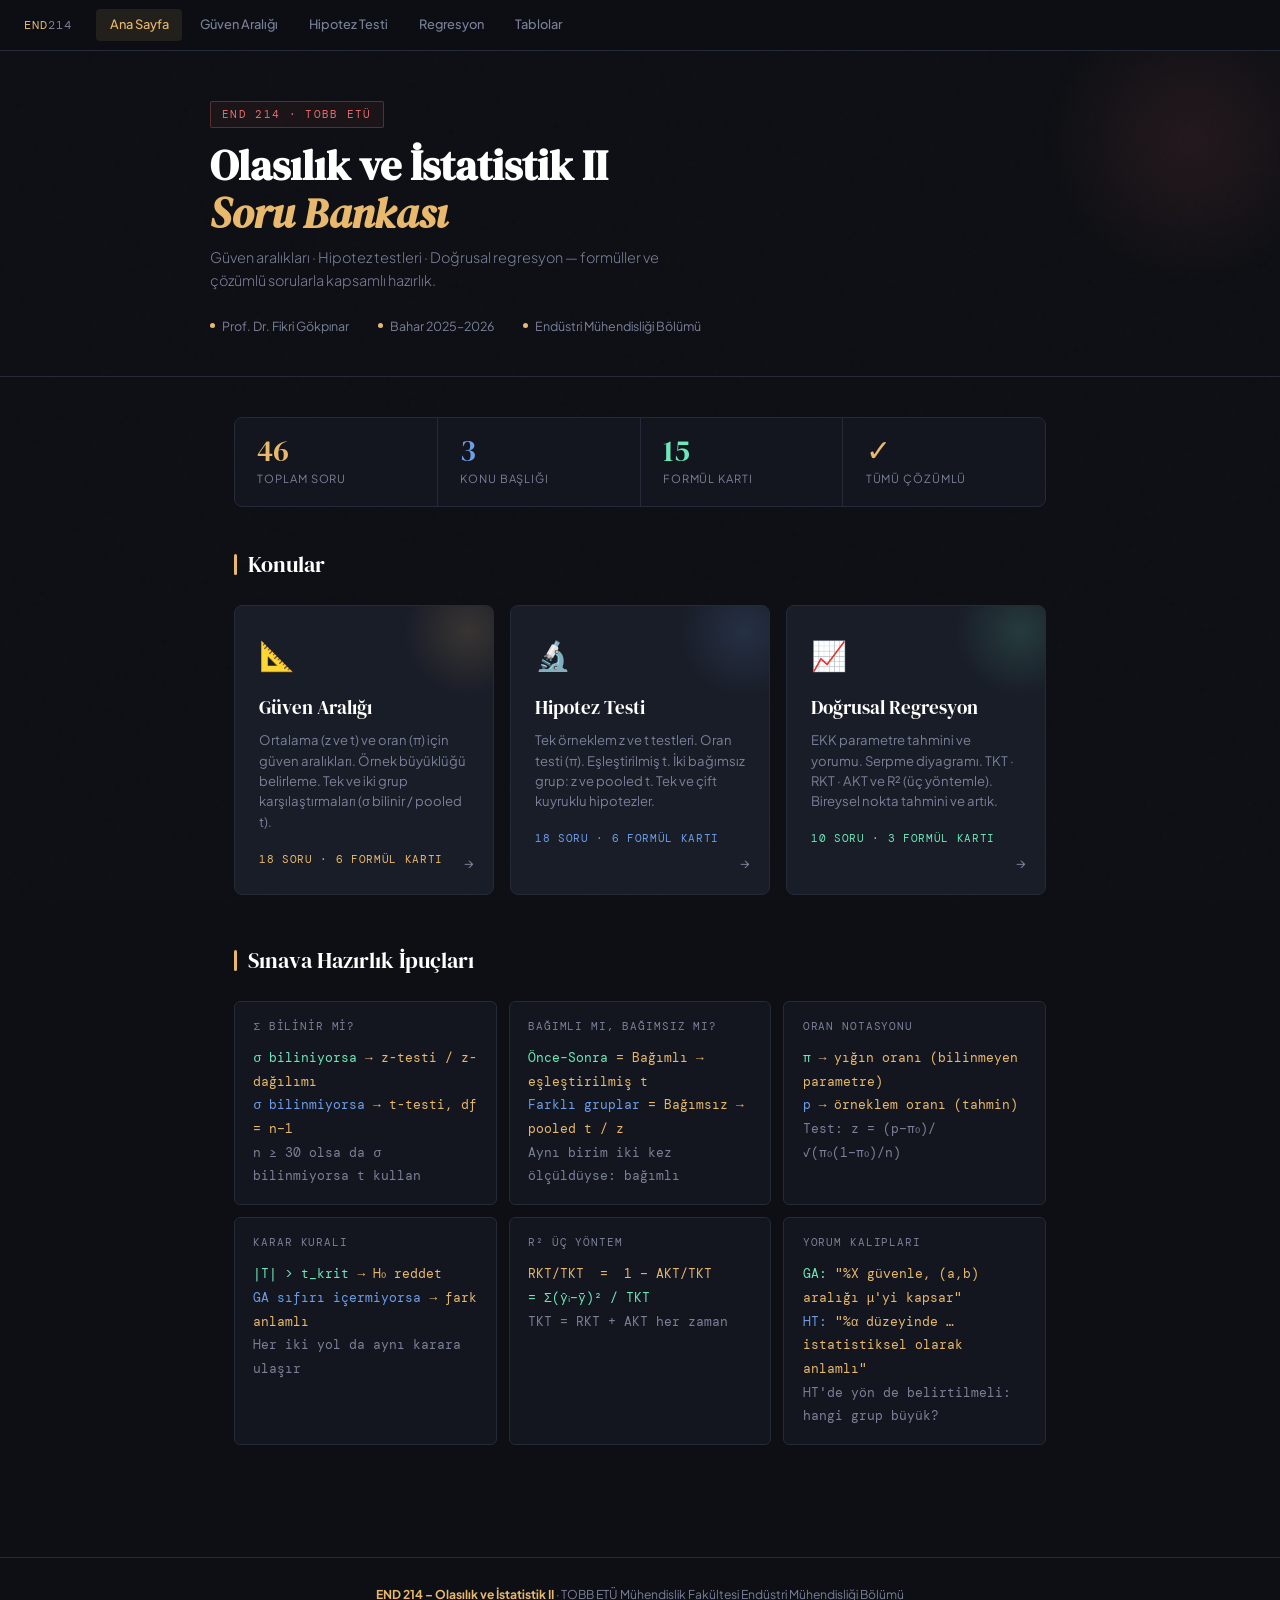
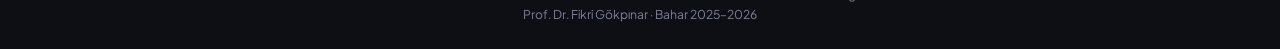
==== index.html @ 1646fbd8 "Update semester from Fall to Spring 2025-2026" ====
<!DOCTYPE html>
<html lang="tr">
<head>
<meta charset="UTF-8">
<meta name="viewport" content="width=device-width, initial-scale=1.0">
<title>END214 – Soru Bankası</title>
<link rel="stylesheet" href="style.css">
</head>
<body>

<!-- NAV -->
<nav class="topnav">
  <a href="index.html" class="brand">END<span>214</span></a>
  <div class="nav-links">
    <a href="index.html" class="active">Ana Sayfa</a>
    <a href="ga.html">Güven Aralığı</a>
    <a href="ht.html">Hipotez Testi</a>
    <a href="reg.html">Regresyon</a>
    <a href="tablolar.html">Tablolar</a>
  </div>
</nav>

<!-- HEADER -->
<header class="page-header page-header-home">
  <div class="page-header-inner">
    <span class="topic-tag tag-home">END 214 · TOBB ETÜ</span>
    <h1>Olasılık ve İstatistik&nbsp;II<br><em style="color:var(--amber)">Soru Bankası</em></h1>
    <p class="subtitle">Güven aralıkları · Hipotez testleri · Doğrusal regresyon — formüller ve çözümlü sorularla kapsamlı hazırlık.</p>
    <div class="meta-row">
      <span class="meta-item"><span class="dot"></span>Prof.&nbsp;Dr.&nbsp;Fikri Gökpınar</span>
      <span class="meta-item"><span class="dot"></span>Bahar 2025–2026</span>
      <span class="meta-item"><span class="dot"></span>Endüstri Mühendisliği Bölümü</span>
    </div>
  </div>
</header>

<main>

  <!-- STATS -->
  <div class="stats-row">
    <div class="stat-cell"><div class="stat-val amber">46</div><div class="stat-label">Toplam Soru</div></div>
    <div class="stat-cell"><div class="stat-val blue">3</div><div class="stat-label">Konu Başlığı</div></div>
    <div class="stat-cell"><div class="stat-val teal">15</div><div class="stat-label">Formül Kartı</div></div>
    <div class="stat-cell"><div class="stat-val amber">✓</div><div class="stat-label">Tümü Çözümlü</div></div>
  </div>

  <!-- TOPIC CARDS -->
  <div class="section-heading sh-amber">Konular</div>
  <div class="home-grid">

    <a href="ga.html" class="home-card hc-ga">
      <div class="hc-glow"></div>
      <div class="hc-icon">📐</div>
      <div class="hc-title">Güven Aralığı</div>
      <div class="hc-desc">Ortalama (z ve t) ve oran (π) için güven aralıkları. Örnek büyüklüğü belirleme. Tek ve iki grup karşılaştırmaları (σ bilinir / pooled t).</div>
      <div class="hc-count">18 SORU · 6 FORMÜL KARTI</div>
      <span class="hc-arrow">→</span>
    </a>

    <a href="ht.html" class="home-card hc-ht">
      <div class="hc-glow"></div>
      <div class="hc-icon">🔬</div>
      <div class="hc-title">Hipotez Testi</div>
      <div class="hc-desc">Tek örneklem z ve t testleri. Oran testi (π). Eşleştirilmiş t. İki bağımsız grup: z ve pooled t. Tek ve çift kuyruklu hipotezler.</div>
      <div class="hc-count">18 SORU · 6 FORMÜL KARTI</div>
      <span class="hc-arrow">→</span>
    </a>

    <a href="reg.html" class="home-card hc-reg">
      <div class="hc-glow"></div>
      <div class="hc-icon">📈</div>
      <div class="hc-title">Doğrusal Regresyon</div>
      <div class="hc-desc">EKK parametre tahmini ve yorumu. Serpme diyagramı. TKT · RKT · AKT ve R² (üç yöntemle). Bireysel nokta tahmini ve artık.</div>
      <div class="hc-count">10 SORU · 3 FORMÜL KARTI</div>
      <span class="hc-arrow">→</span>
    </a>

  </div>

  <!-- QUICK TIPS -->
  <div class="section-heading sh-amber">Sınava Hazırlık İpuçları</div>
  <div class="formula-grid" style="margin-bottom:2rem;">
    <div class="f-card">
      <div class="f-title">σ Bilinir mi?</div>
      <div class="f-body">
        <span class="hi">σ biliniyorsa</span> → z-testi / z-dağılımı<br>
        <span class="hi2">σ bilinmiyorsa</span> → t-testi, df = n−1<br>
        <span class="dim">n ≥ 30 olsa da σ bilinmiyorsa t kullan</span>
      </div>
    </div>
    <div class="f-card">
      <div class="f-title">Bağımlı mı, Bağımsız mı?</div>
      <div class="f-body">
        <span class="hi">Önce–Sonra</span> = Bağımlı → eşleştirilmiş t<br>
        <span class="hi2">Farklı gruplar</span> = Bağımsız → pooled t / z<br>
        <span class="dim">Aynı birim iki kez ölçüldüyse: bağımlı</span>
      </div>
    </div>
    <div class="f-card">
      <div class="f-title">Oran Notasyonu</div>
      <div class="f-body">
        <span class="hi">π</span> → yığın oranı (bilinmeyen parametre)<br>
        <span class="hi2">p</span> → örneklem oranı (tahmin)<br>
        <span class="dim">Test: z = (p−π₀)/√(π₀(1−π₀)/n)</span>
      </div>
    </div>
    <div class="f-card">
      <div class="f-title">Karar Kuralı</div>
      <div class="f-body">
        <span class="hi">|T| > t_krit</span> → H₀ reddet<br>
        <span class="hi2">GA sıfırı içermiyorsa</span> → fark anlamlı<br>
        <span class="dim">Her iki yol da aynı karara ulaşır</span>
      </div>
    </div>
    <div class="f-card">
      <div class="f-title">R² Üç Yöntem</div>
      <div class="f-body">
        RKT/TKT &nbsp;= &nbsp;1 − AKT/TKT<br>
        <span class="hi">= Σ(ŷᵢ−ȳ)² / TKT</span><br>
        <span class="dim">TKT = RKT + AKT her zaman</span>
      </div>
    </div>
    <div class="f-card">
      <div class="f-title">Yorum Kalıpları</div>
      <div class="f-body">
        <span class="hi">GA:</span> "%X güvenle, (a,b) aralığı μ'yi kapsar"<br>
        <span class="hi2">HT:</span> "%α düzeyinde … istatistiksel olarak anlamlı"<br>
        <span class="dim">HT'de yön de belirtilmeli: hangi grup büyük?</span>
      </div>
    </div>
  </div>

</main>

<footer>
  <strong>END 214 – Olasılık ve İstatistik II</strong> · TOBB ETÜ Mühendislik Fakültesi Endüstri Mühendisliği Bölümü<br>
  Prof. Dr. Fikri Gökpınar · Bahar 2025–2026
</footer>

<script>
function toggleCard(h){ h.closest('.q-card').classList.toggle('open'); }
function toggleSolution(btn){
  const s = btn.nextElementSibling;
  s.classList.toggle('visible');
  btn.textContent = s.classList.contains('visible') ? '▼ Çözümü Gizle' : '▶ Çözümü Göster';
}
</script>
</body>
</html>
---- style.css ----
/* ─── END214 Soru Bankası – Ortak Stil ─── */
@import url('https://fonts.googleapis.com/css2?family=DM+Serif+Display:ital@0;1&family=DM+Mono:wght@400;500&family=Plus+Jakarta+Sans:wght@300;400;500;600&display=swap');

:root {
  --bg:      #0d0f14;
  --surface: #13161e;
  --card:    #191d28;
  --border:  #252a38;
  --amber:   #e8b86d;
  --blue:    #6d9ee8;
  --teal:    #6de8b8;
  --red:     #e86d6d;
  --text:    #e8eaf0;
  --muted:   #7a8099;
  --mono:    'DM Mono', monospace;
  --serif:   'DM Serif Display', serif;
  --sans:    'Plus Jakarta Sans', sans-serif;
  --radius:  8px;
  --max:     860px;
}

/* ── RESET ── */
*, *::before, *::after { box-sizing: border-box; margin: 0; padding: 0; }
html { scroll-behavior: smooth; }

body {
  font-family: var(--sans);
  background: var(--bg);
  color: var(--text);
  min-height: 100vh;
  line-height: 1.65;
}

/* grain */
body::before {
  content: '';
  position: fixed; inset: 0;
  background-image: url("data:image/svg+xml,%3Csvg viewBox='0 0 200 200' xmlns='http://www.w3.org/2000/svg'%3E%3Cfilter id='n'%3E%3CfeTurbulence type='fractalNoise' baseFrequency='0.85' numOctaves='4' stitchTiles='stitch'/%3E%3C/filter%3E%3Crect width='100%25' height='100%25' filter='url(%23n)' opacity='0.035'/%3E%3C/svg%3E");
  pointer-events: none; z-index: 0; opacity: .5;
}

/* ── TOP NAV ── */
.topnav {
  position: sticky; top: 0; z-index: 100;
  background: rgba(13,15,20,.92);
  backdrop-filter: blur(12px);
  border-bottom: 1px solid var(--border);
  padding: .55rem 1.5rem;
  display: flex; align-items: center; gap: 1.5rem;
  flex-wrap: wrap;
}
.topnav .brand {
  font-family: var(--mono);
  font-size: .78rem;
  letter-spacing: .08em;
  color: var(--amber);
  text-decoration: none;
  white-space: nowrap;
}
.topnav .brand span { color: var(--muted); }
.nav-links { display: flex; gap: .25rem; flex-wrap: wrap; }
.nav-links a {
  font-size: .8rem;
  font-weight: 500;
  color: var(--muted);
  text-decoration: none;
  padding: .35rem .85rem;
  border-radius: 4px;
  transition: color .18s, background .18s;
  white-space: nowrap;
}
.nav-links a:hover { color: var(--text); background: rgba(255,255,255,.05); }
.nav-links a.active {
  color: var(--amber);
  background: rgba(232,184,109,.1);
}

/* ── PAGE HEADER ── */
.page-header {
  position: relative;
  padding: 3rem 1.5rem 2.5rem;
  overflow: hidden;
  border-bottom: 1px solid var(--border);
}
.page-header::after {
  content: '';
  position: absolute; top: -60px; right: -60px;
  width: 300px; height: 300px;
  border-radius: 50%;
  pointer-events: none;
}
.page-header-ga::after  { background: radial-gradient(circle, rgba(232,184,109,.14) 0%, transparent 70%); }
.page-header-ht::after  { background: radial-gradient(circle, rgba(109,158,232,.14) 0%, transparent 70%); }
.page-header-reg::after { background: radial-gradient(circle, rgba(109,232,184,.14) 0%, transparent 70%); }
.page-header-home::after{ background: radial-gradient(circle, rgba(232,109,109,.10) 0%, transparent 70%); }

.page-header-inner { max-width: var(--max); margin: 0 auto; position: relative; z-index: 1; }
.topic-tag {
  display: inline-block;
  font-family: var(--mono);
  font-size: .68rem;
  letter-spacing: .12em;
  text-transform: uppercase;
  padding: .22rem .7rem;
  border-radius: 2px;
  margin-bottom: .85rem;
}
.tag-ga  { color: var(--amber); border: 1px solid rgba(232,184,109,.3); background: rgba(232,184,109,.06); }
.tag-ht  { color: var(--blue);  border: 1px solid rgba(109,158,232,.3); background: rgba(109,158,232,.06); }
.tag-reg { color: var(--teal);  border: 1px solid rgba(109,232,184,.3); background: rgba(109,232,184,.06); }
.tag-home{ color: var(--red);   border: 1px solid rgba(232,109,109,.3); background: rgba(232,109,109,.06); }

.page-header h1 {
  font-family: var(--serif);
  font-size: clamp(1.7rem, 4vw, 2.6rem);
  line-height: 1.15;
  color: #fff;
  margin-bottom: .5rem;
}
.page-header h1 em { font-style: italic; }
.page-header h1 em.ga  { color: var(--amber); }
.page-header h1 em.ht  { color: var(--blue); }
.page-header h1 em.reg { color: var(--teal); }

.page-header .subtitle {
  color: var(--muted);
  font-size: .9rem;
  font-weight: 300;
  max-width: 500px;
  line-height: 1.6;
}
.meta-row { display: flex; gap: 1.8rem; margin-top: 1.5rem; flex-wrap: wrap; }
.meta-item {
  display: flex; align-items: center; gap: .45rem;
  font-size: .78rem; color: var(--muted);
}
.meta-item .dot {
  width: 5px; height: 5px; border-radius: 50%;
  background: var(--amber); display: inline-block; flex-shrink: 0;
}

/* ── MAIN CONTAINER ── */
main { max-width: var(--max); margin: 0 auto; padding: 2.5rem 1.5rem 5rem; position: relative; z-index: 1; }

/* ── STATS ROW ── */
.stats-row {
  display: grid;
  grid-template-columns: repeat(auto-fit, minmax(130px, 1fr));
  gap: 1px;
  background: var(--border);
  border: 1px solid var(--border);
  border-radius: var(--radius);
  overflow: hidden;
  margin-bottom: 2.5rem;
}
.stat-cell {
  background: var(--surface);
  padding: 1.1rem 1.4rem;
}
.stat-val {
  font-family: var(--serif);
  font-size: 1.9rem;
  line-height: 1;
  margin-bottom: .2rem;
}
.stat-val.amber { color: var(--amber); }
.stat-val.blue  { color: var(--blue); }
.stat-val.teal  { color: var(--teal); }
.stat-label {
  font-size: .7rem;
  text-transform: uppercase;
  letter-spacing: .08em;
  color: var(--muted);
}

/* ── SECTION HEADING ── */
.section-heading {
  font-family: var(--serif);
  font-size: 1.35rem;
  color: #fff;
  margin: 0 0 1.4rem;
  display: flex; align-items: center; gap: .7rem;
}
.section-heading::before {
  content: ''; width: 3px; height: 1.3rem; border-radius: 2px; flex-shrink: 0;
}
.sh-amber::before { background: var(--amber); }
.sh-blue::before  { background: var(--blue); }
.sh-teal::before  { background: var(--teal); }
.sh-red::before   { background: var(--red); }

/* ── QUESTION CARDS ── */
.questions-grid { display: flex; flex-direction: column; gap: 1.1rem; margin-bottom: 3rem; }

.q-card {
  background: var(--card);
  border: 1px solid var(--border);
  border-radius: var(--radius);
  overflow: hidden;
  transition: border-color .2s, box-shadow .2s;
}
.q-card:hover {
  border-color: rgba(232,184,109,.22);
  box-shadow: 0 4px 20px rgba(0,0,0,.28);
}
.q-card.ht-card:hover { border-color: rgba(109,158,232,.22); }
.q-card.reg-card:hover { border-color: rgba(109,232,184,.22); }

.q-header {
  padding: 1.15rem 1.4rem;
  cursor: pointer;
  display: flex; align-items: flex-start; gap: .9rem;
  user-select: none;
}
.q-num {
  font-family: var(--mono);
  font-size: .68rem;
  font-weight: 500;
  padding: .18rem .55rem;
  border-radius: 3px;
  white-space: nowrap;
  flex-shrink: 0;
  margin-top: .18rem;
}
.qn-amber { color: var(--amber); background: rgba(232,184,109,.1); border: 1px solid rgba(232,184,109,.22); }
.qn-blue  { color: var(--blue);  background: rgba(109,158,232,.1); border: 1px solid rgba(109,158,232,.22); }
.qn-teal  { color: var(--teal);  background: rgba(109,232,184,.1); border: 1px solid rgba(109,232,184,.22); }

.q-title-wrap { flex: 1; }
.q-title { font-size: .94rem; font-weight: 500; color: var(--text); line-height: 1.5; }
.q-badges { display: flex; gap: .35rem; margin-top: .45rem; flex-wrap: wrap; }
.badge {
  font-size: .65rem;
  font-family: var(--mono);
  padding: .12rem .5rem;
  border-radius: 2px;
}
.badge-topic-a { background: rgba(232,184,109,.1); color: var(--amber); border: 1px solid rgba(232,184,109,.2); }
.badge-topic-b { background: rgba(109,158,232,.1); color: var(--blue);  border: 1px solid rgba(109,158,232,.2); }
.badge-topic-c { background: rgba(109,232,184,.1); color: var(--teal);  border: 1px solid rgba(109,232,184,.2); }
.badge-easy { background: rgba(109,232,184,.08); color: var(--teal); border: 1px solid rgba(109,232,184,.18); }
.badge-med  { background: rgba(232,184,109,.08); color: var(--amber); border: 1px solid rgba(232,184,109,.18); }
.badge-hard { background: rgba(232,109,109,.08); color: var(--red);   border: 1px solid rgba(232,109,109,.18); }
.badge-pts  { background: rgba(255,255,255,.04); color: var(--muted); border: 1px solid var(--border); }

.q-toggle { font-size: .95rem; color: var(--muted); transition: transform .22s; flex-shrink: 0; margin-top: .1rem; }
.q-card.open .q-toggle { transform: rotate(180deg); }

.q-body {
  display: none;
  padding: 0 1.4rem 1.4rem;
  border-top: 1px solid var(--border);
  animation: slideDown .18s ease;
}
.q-card.open .q-body { display: block; }

@keyframes slideDown {
  from { opacity: 0; transform: translateY(-6px); }
  to   { opacity: 1; transform: translateY(0); }
}

.q-text {
  font-size: .9rem;
  color: var(--text);
  padding-top: 1.1rem;
  line-height: 1.8;
}
.q-text table {
  border-collapse: collapse;
  margin: 1rem 0;
  font-size: .82rem;
  font-family: var(--mono);
  width: 100%;
}
.q-text th {
  padding: .45rem .7rem;
  text-align: center;
  border: 1px solid var(--border);
  font-weight: 500;
}
.th-amber { background: rgba(232,184,109,.08); color: var(--amber); }
.th-blue  { background: rgba(109,158,232,.08); color: var(--blue); }
.th-teal  { background: rgba(109,232,184,.08); color: var(--teal); }
.q-text td {
  padding: .38rem .7rem;
  border: 1px solid var(--border);
  text-align: center;
  color: var(--muted);
}
.q-text td:first-child { color: var(--text); text-align: left; }

.q-parts { display: flex; flex-direction: column; gap: .45rem; margin-top: 1rem; }
.q-part  { display: flex; gap: .7rem; font-size: .88rem; }
.part-label { font-family: var(--mono); font-weight: 500; min-width: 1.3rem; flex-shrink: 0; }
.pl-amber { color: var(--amber); }
.pl-blue  { color: var(--blue); }
.pl-teal  { color: var(--teal); }
.part-text { color: var(--text); line-height: 1.65; }

/* ── SOLUTION ── */
.sol-btn {
  display: inline-flex; align-items: center; gap: .45rem;
  margin-top: 1.1rem;
  font-family: var(--mono);
  font-size: .75rem;
  letter-spacing: .04em;
  padding: .38rem .9rem;
  border-radius: 3px;
  cursor: pointer;
  border: none;
  transition: background .18s;
}
.sol-btn-a { color: var(--blue); background: rgba(109,158,232,.08); border: 1px solid rgba(109,158,232,.2); }
.sol-btn-a:hover { background: rgba(109,158,232,.16); }

.solution {
  display: none;
  margin-top: .9rem;
  background: rgba(9,11,17,.6);
  border-left: 3px solid var(--blue);
  border-radius: 0 6px 6px 0;
  padding: 1.1rem 1.3rem;
}
.solution.visible { display: block; animation: slideDown .18s ease; }

.sol-title {
  font-family: var(--mono);
  font-size: .68rem;
  text-transform: uppercase;
  letter-spacing: .1em;
  color: var(--blue);
  opacity: .7;
  margin-bottom: .75rem;
}
.sol-step {
  display: flex; gap: .65rem;
  font-size: .87rem;
  margin-bottom: .65rem;
  line-height: 1.7;
}
.step-n {
  font-family: var(--mono);
  font-size: .68rem;
  padding: .1rem .42rem;
  border-radius: 2px;
  white-space: nowrap;
  height: fit-content;
  margin-top: .22rem;
  flex-shrink: 0;
}
.sn-amber { background: rgba(232,184,109,.14); color: var(--amber); }
.sn-blue  { background: rgba(109,158,232,.14); color: var(--blue); }
.sn-teal  { background: rgba(109,232,184,.14); color: var(--teal); }
.step-text { color: var(--text); }
.result { font-family: var(--mono); color: var(--teal); font-size: .84rem; }

.decision {
  display: inline-block;
  margin-top: .35rem;
  padding: .28rem .75rem;
  border-radius: 3px;
  font-size: .77rem;
  font-family: var(--mono);
}
.reject { background: rgba(232,109,109,.1); color: var(--red);  border: 1px solid rgba(232,109,109,.2); }
.accept { background: rgba(109,232,184,.08); color: var(--teal); border: 1px solid rgba(109,232,184,.18); }

/* ── FORMULA SECTION ── */
.formula-section {
  margin-top: 4rem;
  padding-top: 2.5rem;
  border-top: 1px solid var(--border);
}
.formula-section .section-heading { margin-bottom: 1.6rem; }

.formula-grid {
  display: grid;
  grid-template-columns: repeat(auto-fill, minmax(240px, 1fr));
  gap: .75rem;
}
.f-card {
  background: var(--surface);
  border: 1px solid var(--border);
  border-radius: 6px;
  padding: 1rem 1.15rem;
  transition: border-color .18s;
}
.f-card:hover { border-color: rgba(232,184,109,.2); }
.f-title {
  font-family: var(--mono);
  font-size: .68rem;
  text-transform: uppercase;
  letter-spacing: .08em;
  color: var(--muted);
  margin-bottom: .65rem;
}
.f-body {
  font-family: var(--mono);
  font-size: .8rem;
  color: var(--amber);
  line-height: 1.85;
}
.f-body .dim { color: var(--muted); }
.f-body .hi  { color: var(--teal); }
.f-body .hi2 { color: var(--blue); }

/* ── HOME GRID ── */
.home-grid {
  display: grid;
  grid-template-columns: repeat(auto-fill, minmax(240px, 1fr));
  gap: 1rem;
  margin-bottom: 3rem;
}
.home-card {
  background: var(--card);
  border: 1px solid var(--border);
  border-radius: var(--radius);
  padding: 1.6rem 1.5rem;
  text-decoration: none;
  display: block;
  transition: border-color .2s, transform .2s, box-shadow .2s;
  position: relative; overflow: hidden;
}
.home-card:hover {
  transform: translateY(-2px);
  box-shadow: 0 8px 28px rgba(0,0,0,.35);
}
.home-card.hc-ga:hover  { border-color: rgba(232,184,109,.4); }
.home-card.hc-ht:hover  { border-color: rgba(109,158,232,.4); }
.home-card.hc-reg:hover { border-color: rgba(109,232,184,.4); }
.hc-glow {
  position: absolute; top: -40px; right: -40px;
  width: 130px; height: 130px; border-radius: 50%;
  pointer-events: none;
}
.hc-ga  .hc-glow { background: radial-gradient(circle, rgba(232,184,109,.15) 0%, transparent 70%); }
.hc-ht  .hc-glow { background: radial-gradient(circle, rgba(109,158,232,.15) 0%, transparent 70%); }
.hc-reg .hc-glow { background: radial-gradient(circle, rgba(109,232,184,.15) 0%, transparent 70%); }
.hc-icon { font-size: 1.8rem; margin-bottom: .85rem; }
.hc-title {
  font-family: var(--serif);
  font-size: 1.2rem;
  color: #fff;
  margin-bottom: .4rem;
}
.hc-desc { font-size: .82rem; color: var(--muted); line-height: 1.55; }
.hc-count {
  margin-top: 1.1rem;
  font-family: var(--mono);
  font-size: .7rem;
  letter-spacing: .06em;
}
.hc-ga  .hc-count { color: var(--amber); }
.hc-ht  .hc-count { color: var(--blue); }
.hc-reg .hc-count { color: var(--teal); }
.hc-arrow { position: absolute; bottom: 1.2rem; right: 1.2rem; font-size: .85rem; color: var(--muted); transition: transform .2s; }
.home-card:hover .hc-arrow { transform: translateX(4px); }

/* ── FOOTER ── */
footer {
  border-top: 1px solid var(--border);
  padding: 1.6rem 1.5rem;
  text-align: center;
  font-size: .76rem;
  color: var(--muted);
  position: relative; z-index: 1;
}
footer strong { color: var(--amber); }

/* ── RESPONSIVE ── */
@media (max-width: 600px) {
  .page-header { padding: 2.2rem 1.1rem 2rem; }
  main { padding: 2rem .9rem 3.5rem; }
  .topnav { padding: .5rem .9rem; gap: 1rem; }
  .formula-grid { grid-template-columns: 1fr; }
}
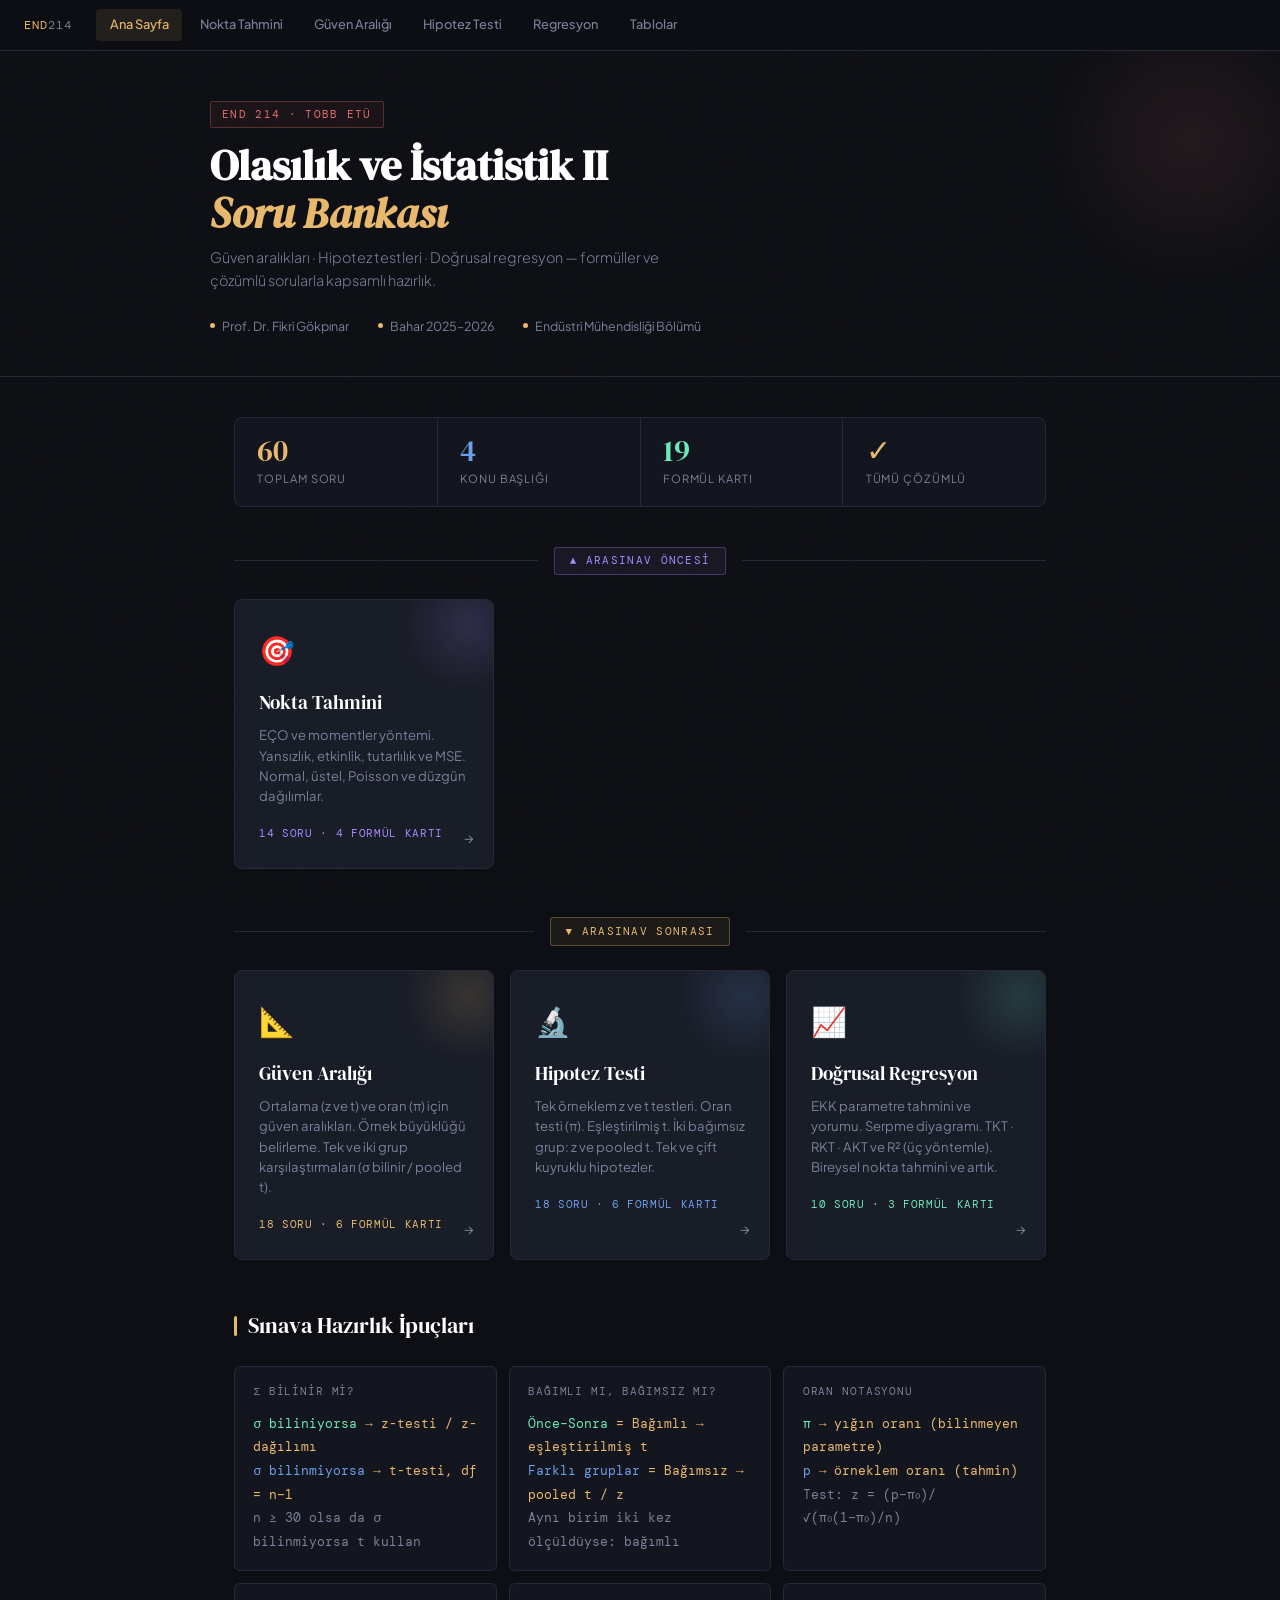
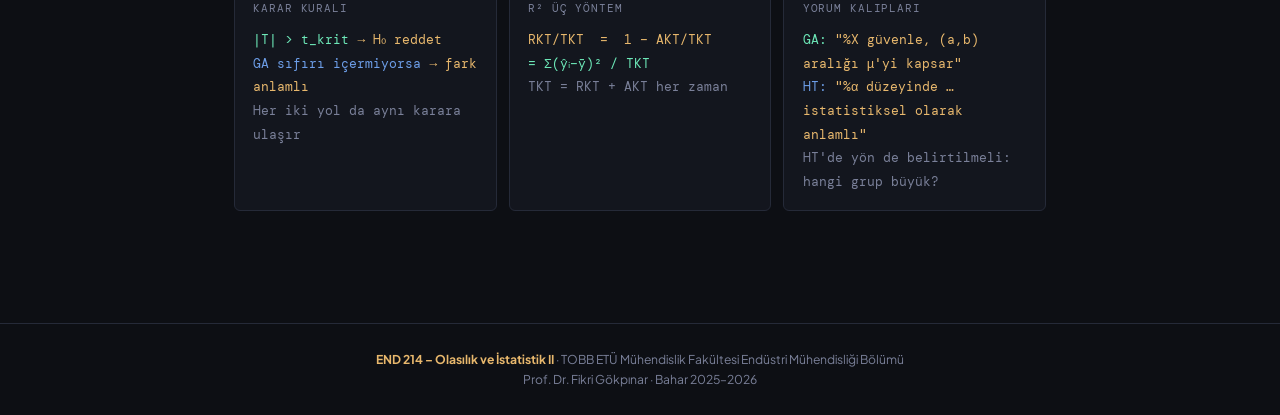
==== commit 62eebdc2: "Add files via upload" ====
--- a/index.html
+++ b/index.html
@@ -13,6 +13,7 @@
   <a href="index.html" class="brand">END<span>214</span></a>
   <div class="nav-links">
     <a href="index.html" class="active">Ana Sayfa</a>
+    <a href="tahmin.html">Nokta Tahmini</a>
     <a href="ga.html">Güven Aralığı</a>
     <a href="ht.html">Hipotez Testi</a>
     <a href="reg.html">Regresyon</a>
@@ -38,14 +39,39 @@
 
   <!-- STATS -->
   <div class="stats-row">
-    <div class="stat-cell"><div class="stat-val amber">46</div><div class="stat-label">Toplam Soru</div></div>
-    <div class="stat-cell"><div class="stat-val blue">3</div><div class="stat-label">Konu Başlığı</div></div>
-    <div class="stat-cell"><div class="stat-val teal">15</div><div class="stat-label">Formül Kartı</div></div>
+    <div class="stat-cell"><div class="stat-val amber">60</div><div class="stat-label">Toplam Soru</div></div>
+    <div class="stat-cell"><div class="stat-val blue">4</div><div class="stat-label">Konu Başlığı</div></div>
+    <div class="stat-cell"><div class="stat-val teal">19</div><div class="stat-label">Formül Kartı</div></div>
     <div class="stat-cell"><div class="stat-val amber">✓</div><div class="stat-label">Tümü Çözümlü</div></div>
   </div>
 
-  <!-- TOPIC CARDS -->
-  <div class="section-heading sh-amber">Konular</div>
+  <!-- ARA SINAV ÖNCESİ -->
+  <div class="exam-divider">
+    <div class="exam-divider-line"></div>
+    <span class="exam-divider-label edl-oncesi">▲ Arasınav Öncesi</span>
+    <div class="exam-divider-line"></div>
+  </div>
+
+  <div class="home-grid">
+
+    <a href="tahmin.html" class="home-card hc-tahmin">
+      <div class="hc-glow"></div>
+      <div class="hc-icon">🎯</div>
+      <div class="hc-title">Nokta Tahmini</div>
+      <div class="hc-desc">EÇO ve momentler yöntemi. Yansızlık, etkinlik, tutarlılık ve MSE. Normal, üstel, Poisson ve düzgün dağılımlar.</div>
+      <div class="hc-count">14 SORU · 4 FORMÜL KARTI</div>
+      <span class="hc-arrow">→</span>
+    </a>
+
+  </div>
+
+  <!-- ARA SINAV SONRASI -->
+  <div class="exam-divider">
+    <div class="exam-divider-line"></div>
+    <span class="exam-divider-label edl-sonrasi">▼ Arasınav Sonrası</span>
+    <div class="exam-divider-line"></div>
+  </div>
+
   <div class="home-grid">
 
     <a href="ga.html" class="home-card hc-ga">
--- a/style.css
+++ b/style.css
@@ -474,3 +474,55 @@
   .topnav { padding: .5rem .9rem; gap: 1rem; }
   .formula-grid { grid-template-columns: 1fr; }
 }
+
+/* ── NOKTA TAHMİN SAYFASI — mor/violet tema ── */
+:root {
+  --violet: #a78bfa;
+}
+.page-header-tahmin::after {
+  background: radial-gradient(circle, rgba(167,139,250,.14) 0%, transparent 70%);
+}
+.tag-tahmin  { color: var(--violet); border: 1px solid rgba(167,139,250,.3); background: rgba(167,139,250,.06); }
+.sh-violet::before { background: var(--violet); }
+.stat-val.violet { color: var(--violet); }
+.q-num.qn-violet  { color: var(--violet); background: rgba(167,139,250,.1); border: 1px solid rgba(167,139,250,.22); }
+.q-card.tahmin-card:hover { border-color: rgba(167,139,250,.25); }
+.badge-topic-v { background: rgba(167,139,250,.1); color: var(--violet); border: 1px solid rgba(167,139,250,.2); }
+.part-label.pl-violet { color: var(--violet); }
+.sol-btn-v { color: var(--violet); background: rgba(167,139,250,.08); border: 1px solid rgba(167,139,250,.2); }
+.sol-btn-v:hover { background: rgba(167,139,250,.16); }
+.solution-v { border-left-color: var(--violet); }
+.sol-title-v { color: var(--violet); }
+.sn-violet { background: rgba(167,139,250,.14); color: var(--violet); }
+.th-violet { background: rgba(167,139,250,.08); color: var(--violet); }
+.hc-tahmin:hover { border-color: rgba(167,139,250,.4); }
+.hc-tahmin .hc-glow { background: radial-gradient(circle, rgba(167,139,250,.15) 0%, transparent 70%); }
+.hc-tahmin .hc-count { color: var(--violet); }
+
+/* ── INDEX BÖLÜM AYIRAÇ ── */
+.exam-divider {
+  display: flex; align-items: center; gap: 1rem;
+  margin: 2rem 0 1.5rem;
+}
+.exam-divider-line {
+  flex: 1; height: 1px; background: var(--border);
+}
+.exam-divider-label {
+  font-family: var(--mono);
+  font-size: .68rem;
+  letter-spacing: .12em;
+  text-transform: uppercase;
+  padding: .28rem .9rem;
+  border-radius: 3px;
+  white-space: nowrap;
+}
+.edl-oncesi {
+  color: var(--violet);
+  border: 1px solid rgba(167,139,250,.3);
+  background: rgba(167,139,250,.07);
+}
+.edl-sonrasi {
+  color: var(--amber);
+  border: 1px solid rgba(232,184,109,.3);
+  background: rgba(232,184,109,.07);
+}
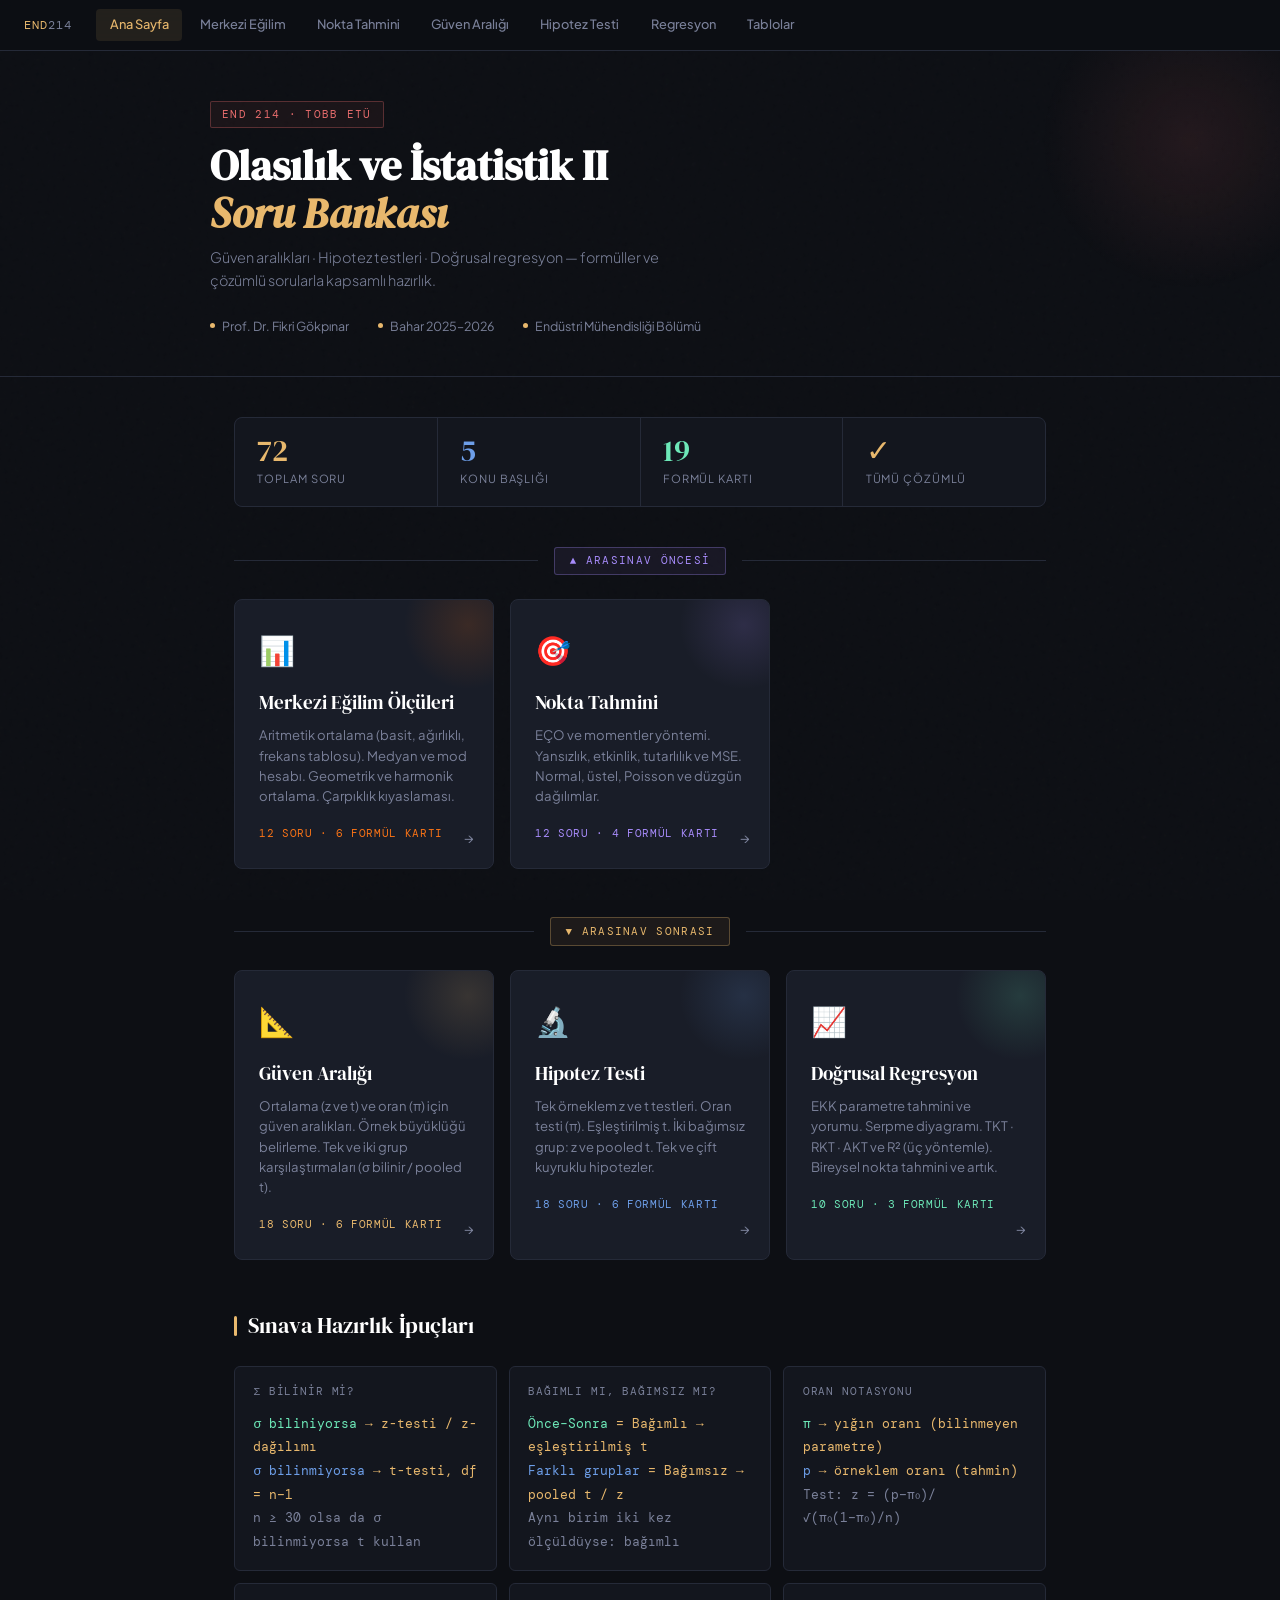
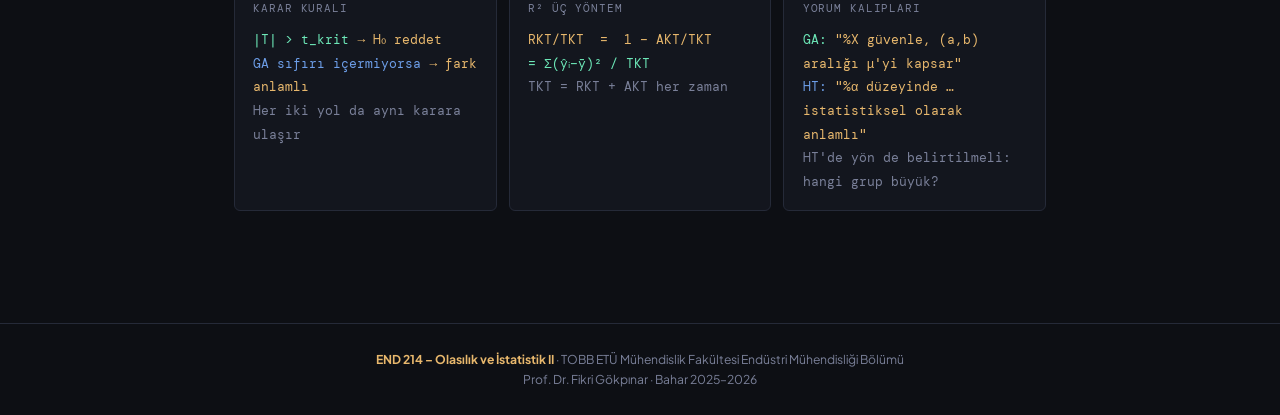
==== commit 82497d72: "Add files via upload" ====
--- a/index.html
+++ b/index.html
@@ -13,6 +13,7 @@
   <a href="index.html" class="brand">END<span>214</span></a>
   <div class="nav-links">
     <a href="index.html" class="active">Ana Sayfa</a>
+    <a href="me.html">Merkezi Eğilim</a>
     <a href="tahmin.html">Nokta Tahmini</a>
     <a href="ga.html">Güven Aralığı</a>
     <a href="ht.html">Hipotez Testi</a>
@@ -39,8 +40,8 @@
 
   <!-- STATS -->
   <div class="stats-row">
-    <div class="stat-cell"><div class="stat-val amber">60</div><div class="stat-label">Toplam Soru</div></div>
-    <div class="stat-cell"><div class="stat-val blue">4</div><div class="stat-label">Konu Başlığı</div></div>
+    <div class="stat-cell"><div class="stat-val amber">72</div><div class="stat-label">Toplam Soru</div></div>
+    <div class="stat-cell"><div class="stat-val blue">5</div><div class="stat-label">Konu Başlığı</div></div>
     <div class="stat-cell"><div class="stat-val teal">19</div><div class="stat-label">Formül Kartı</div></div>
     <div class="stat-cell"><div class="stat-val amber">✓</div><div class="stat-label">Tümü Çözümlü</div></div>
   </div>
@@ -54,12 +55,21 @@
 
   <div class="home-grid">
 
+    <a href="me.html" class="home-card hc-me">
+      <div class="hc-glow"></div>
+      <div class="hc-icon">📊</div>
+      <div class="hc-title">Merkezi Eğilim Ölçüleri</div>
+      <div class="hc-desc">Aritmetik ortalama (basit, ağırlıklı, frekans tablosu). Medyan ve mod hesabı. Geometrik ve harmonik ortalama. Çarpıklık kıyaslaması.</div>
+      <div class="hc-count">12 SORU · 6 FORMÜL KARTI</div>
+      <span class="hc-arrow">→</span>
+    </a>
+
     <a href="tahmin.html" class="home-card hc-tahmin">
       <div class="hc-glow"></div>
       <div class="hc-icon">🎯</div>
       <div class="hc-title">Nokta Tahmini</div>
       <div class="hc-desc">EÇO ve momentler yöntemi. Yansızlık, etkinlik, tutarlılık ve MSE. Normal, üstel, Poisson ve düzgün dağılımlar.</div>
-      <div class="hc-count">14 SORU · 4 FORMÜL KARTI</div>
+      <div class="hc-count">12 SORU · 4 FORMÜL KARTI</div>
       <span class="hc-arrow">→</span>
     </a>
 
--- a/style.css
+++ b/style.css
@@ -526,3 +526,26 @@
   border: 1px solid rgba(232,184,109,.3);
   background: rgba(232,184,109,.07);
 }
+
+/* ── MERKEZİ EĞİLİM — turuncu/orange tema ── */
+:root { --orange: #f97316; }
+.page-header-me::after {
+  background: radial-gradient(circle, rgba(249,115,22,.14) 0%, transparent 70%);
+}
+.tag-me    { color: var(--orange); border: 1px solid rgba(249,115,22,.3); background: rgba(249,115,22,.06); }
+.sh-orange::before { background: var(--orange); }
+.stat-val.orange   { color: var(--orange); }
+.qn-orange { color: var(--orange); background: rgba(249,115,22,.1); border: 1px solid rgba(249,115,22,.22); }
+.q-card.me-card:hover { border-color: rgba(249,115,22,.25); }
+.badge-topic-o { background: rgba(249,115,22,.1); color: var(--orange); border: 1px solid rgba(249,115,22,.2); }
+.pl-orange { color: var(--orange); }
+.sol-btn-o { color: var(--orange); background: rgba(249,115,22,.08); border: 1px solid rgba(249,115,22,.2); }
+.sol-btn-o:hover { background: rgba(249,115,22,.16); }
+.solution-o { border-left-color: var(--orange); }
+.sol-title-o { color: var(--orange); }
+.sn-orange { background: rgba(249,115,22,.14); color: var(--orange); }
+.th-orange { background: rgba(249,115,22,.08); color: var(--orange); }
+.hc-me:hover { border-color: rgba(249,115,22,.4); }
+.hc-me .hc-glow { background: radial-gradient(circle, rgba(249,115,22,.15) 0%, transparent 70%); }
+.hc-me .hc-count { color: var(--orange); }
+.page-header h1 em.me { color: var(--orange); }
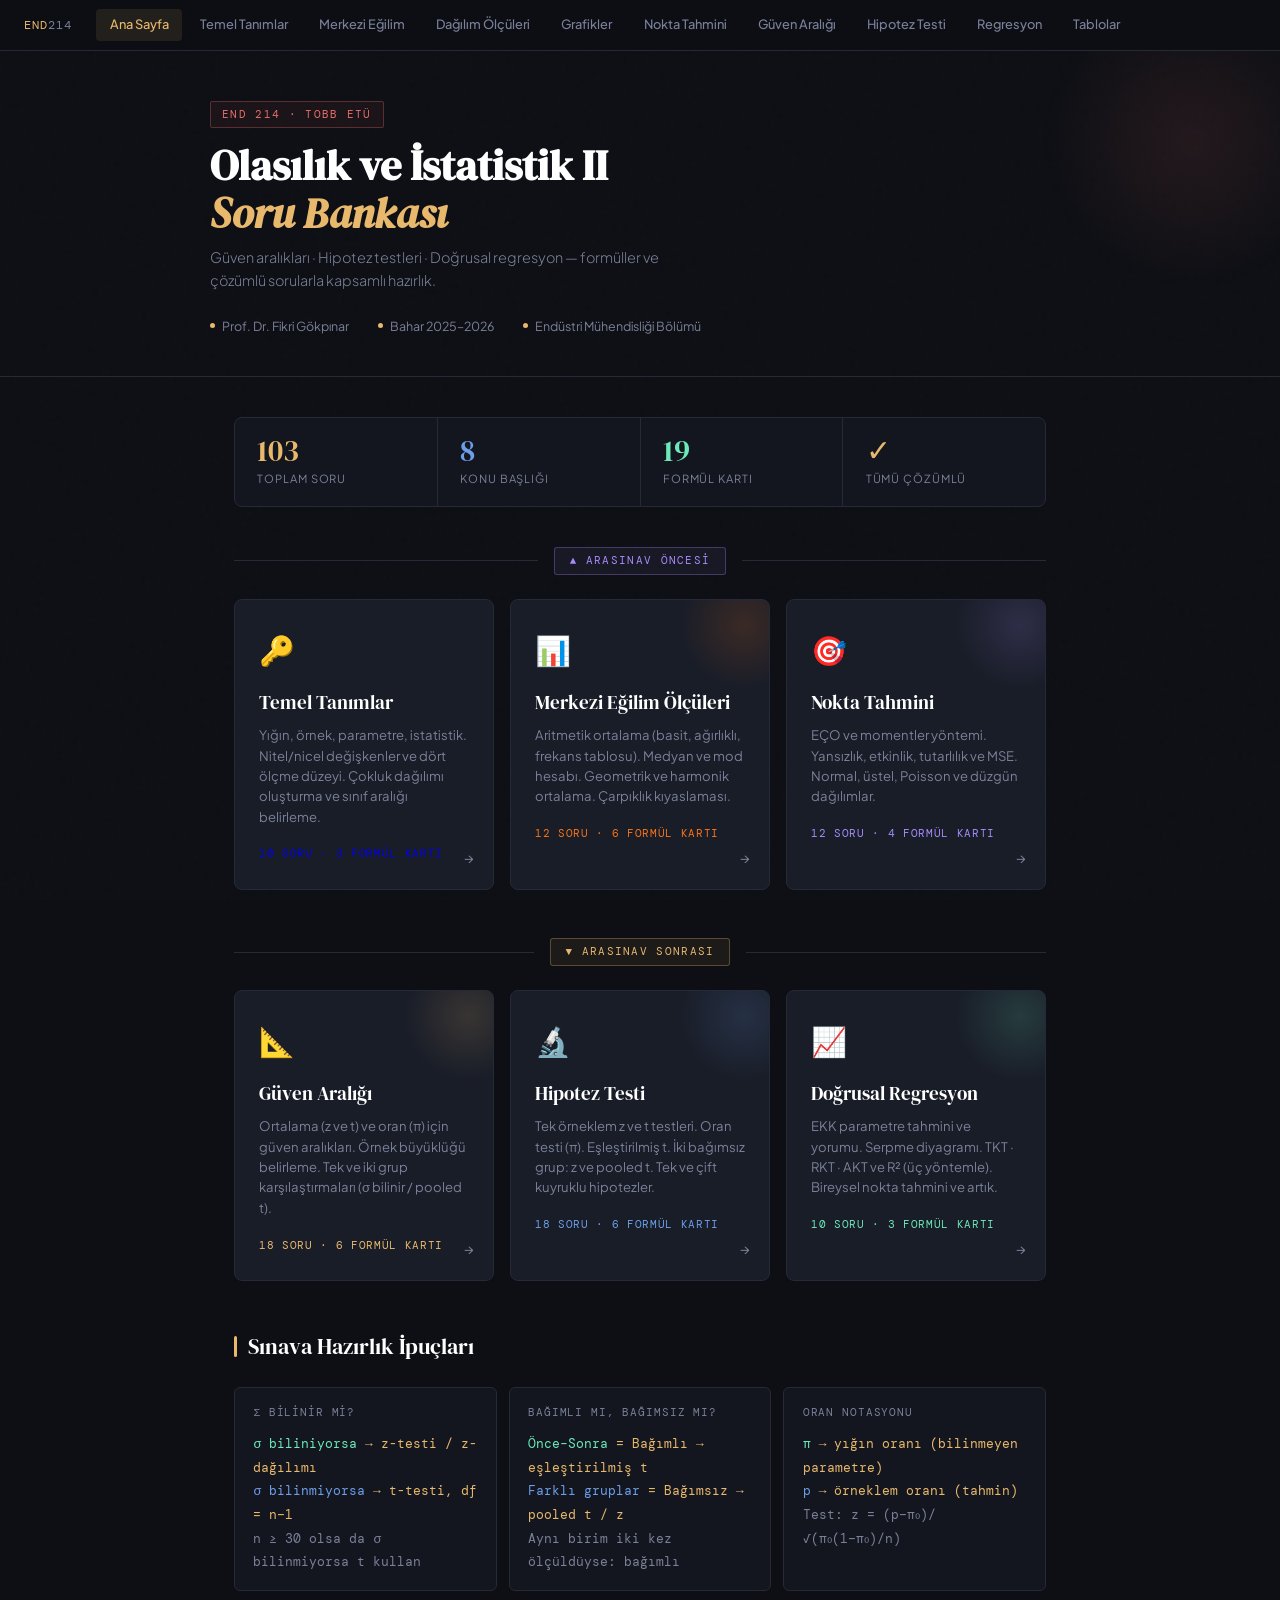
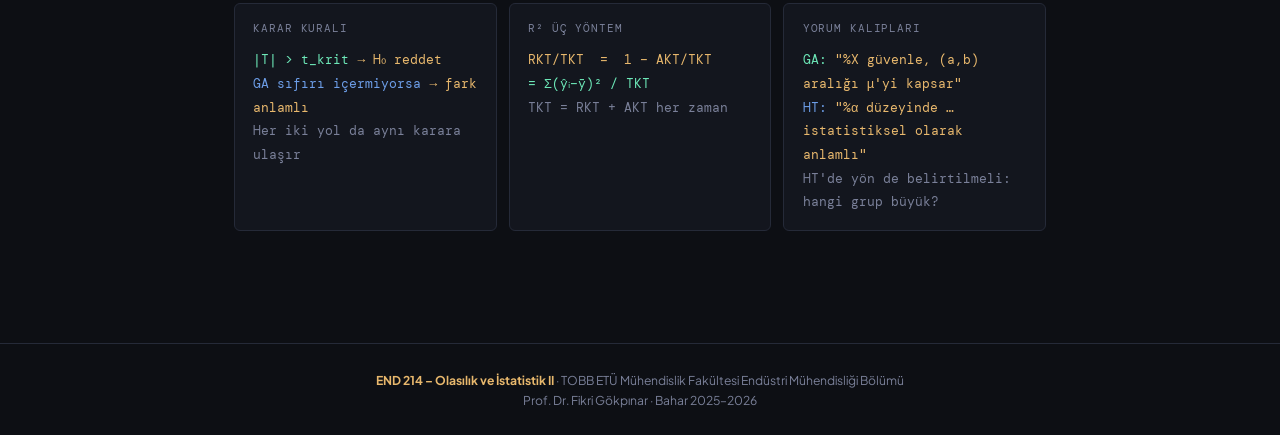
==== commit bea9dcbf: "Add files via upload" ====
--- a/index.html
+++ b/index.html
@@ -13,7 +13,10 @@
   <a href="index.html" class="brand">END<span>214</span></a>
   <div class="nav-links">
     <a href="index.html" class="active">Ana Sayfa</a>
+    <a href="temel.html">Temel Tanımlar</a>
     <a href="me.html">Merkezi Eğilim</a>
+    <a href="dag.html">Dağılım Ölçüleri</a>
+    <a href="grafik.html">Grafikler</a>
     <a href="tahmin.html">Nokta Tahmini</a>
     <a href="ga.html">Güven Aralığı</a>
     <a href="ht.html">Hipotez Testi</a>
@@ -40,8 +43,8 @@
 
   <!-- STATS -->
   <div class="stats-row">
-    <div class="stat-cell"><div class="stat-val amber">72</div><div class="stat-label">Toplam Soru</div></div>
-    <div class="stat-cell"><div class="stat-val blue">5</div><div class="stat-label">Konu Başlığı</div></div>
+    <div class="stat-cell"><div class="stat-val amber">103</div><div class="stat-label">Toplam Soru</div></div>
+    <div class="stat-cell"><div class="stat-val blue">8</div><div class="stat-label">Konu Başlığı</div></div>
     <div class="stat-cell"><div class="stat-val teal">19</div><div class="stat-label">Formül Kartı</div></div>
     <div class="stat-cell"><div class="stat-val amber">✓</div><div class="stat-label">Tümü Çözümlü</div></div>
   </div>
@@ -54,6 +57,15 @@
   </div>
 
   <div class="home-grid">
+
+    <a href="temel.html" class="home-card hc-temel">
+      <div class="hc-glow"></div>
+      <div class="hc-icon">🔑</div>
+      <div class="hc-title">Temel Tanımlar</div>
+      <div class="hc-desc">Yığın, örnek, parametre, istatistik. Nitel/nicel değişkenler ve dört ölçme düzeyi. Çokluk dağılımı oluşturma ve sınıf aralığı belirleme.</div>
+      <div class="hc-count">10 SORU · 3 FORMÜL KARTI</div>
+      <span class="hc-arrow">→</span>
+    </a>
 
     <a href="me.html" class="home-card hc-me">
       <div class="hc-glow"></div>
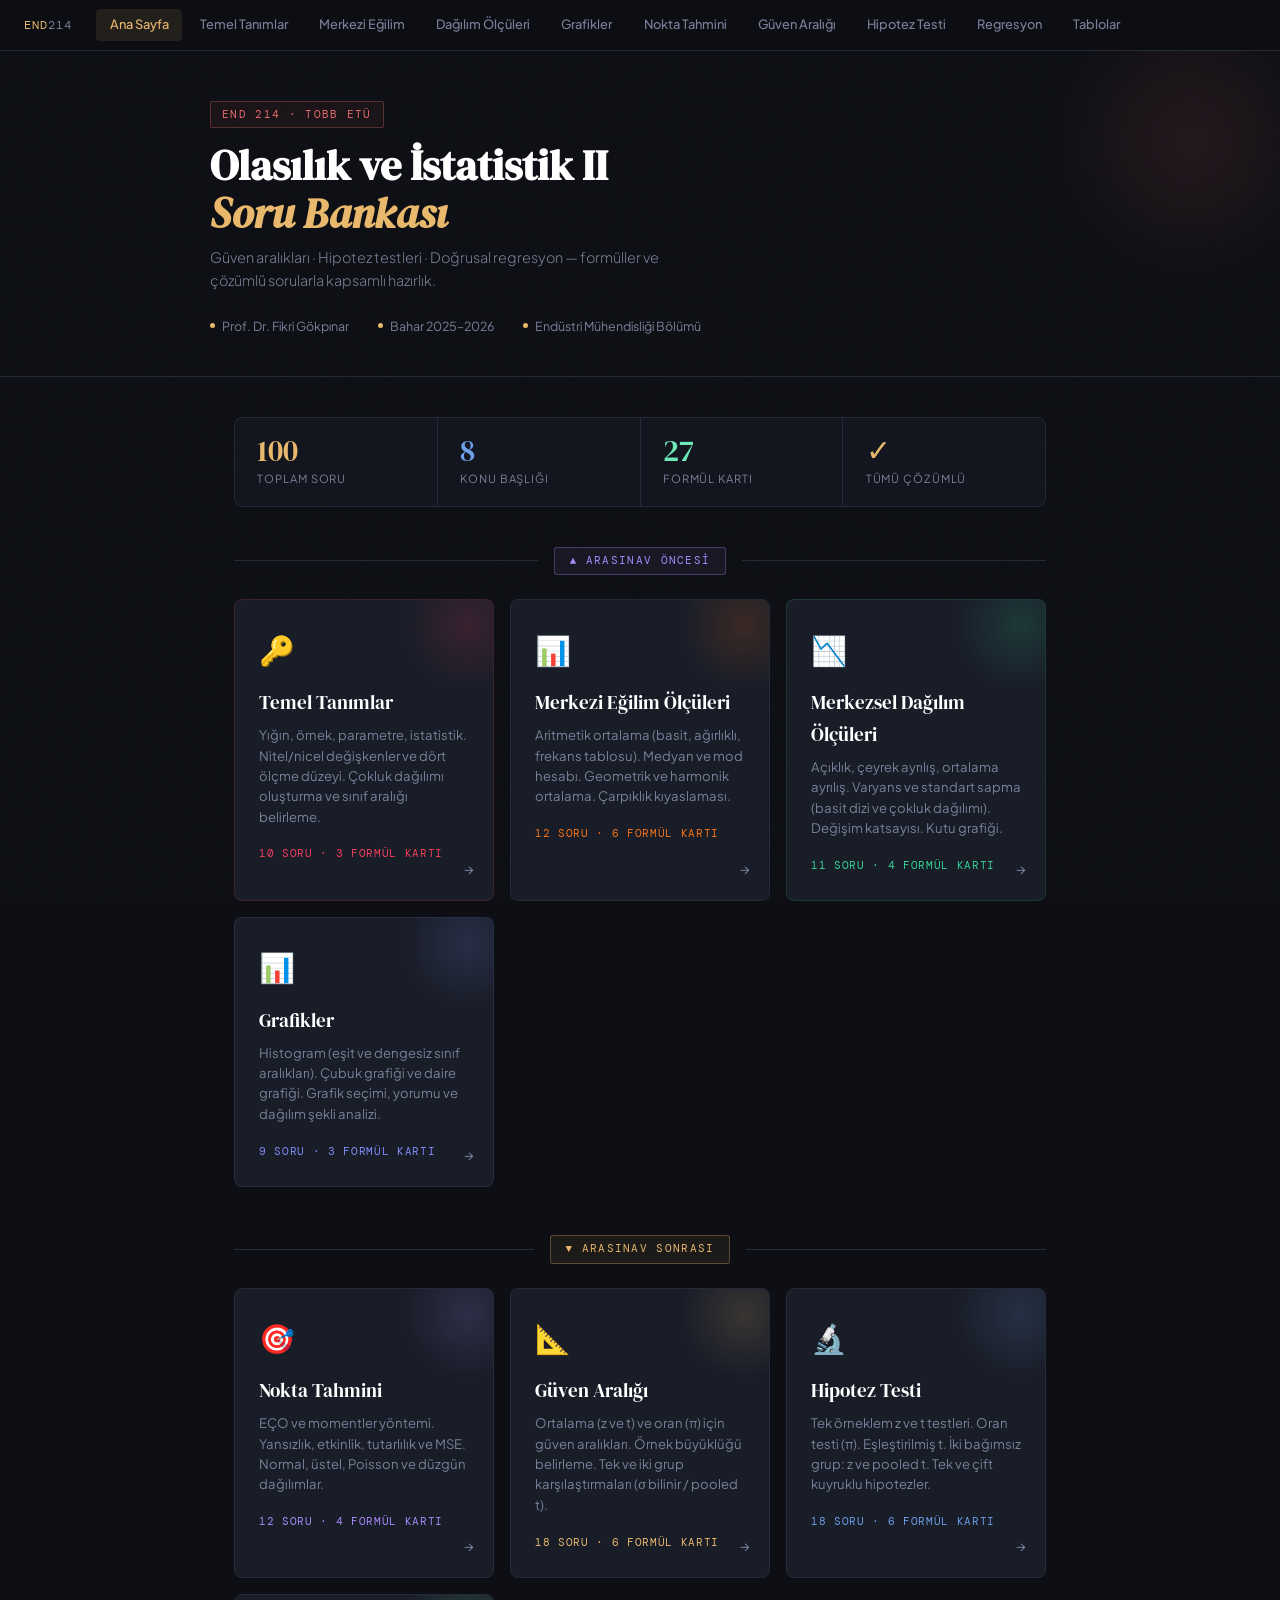
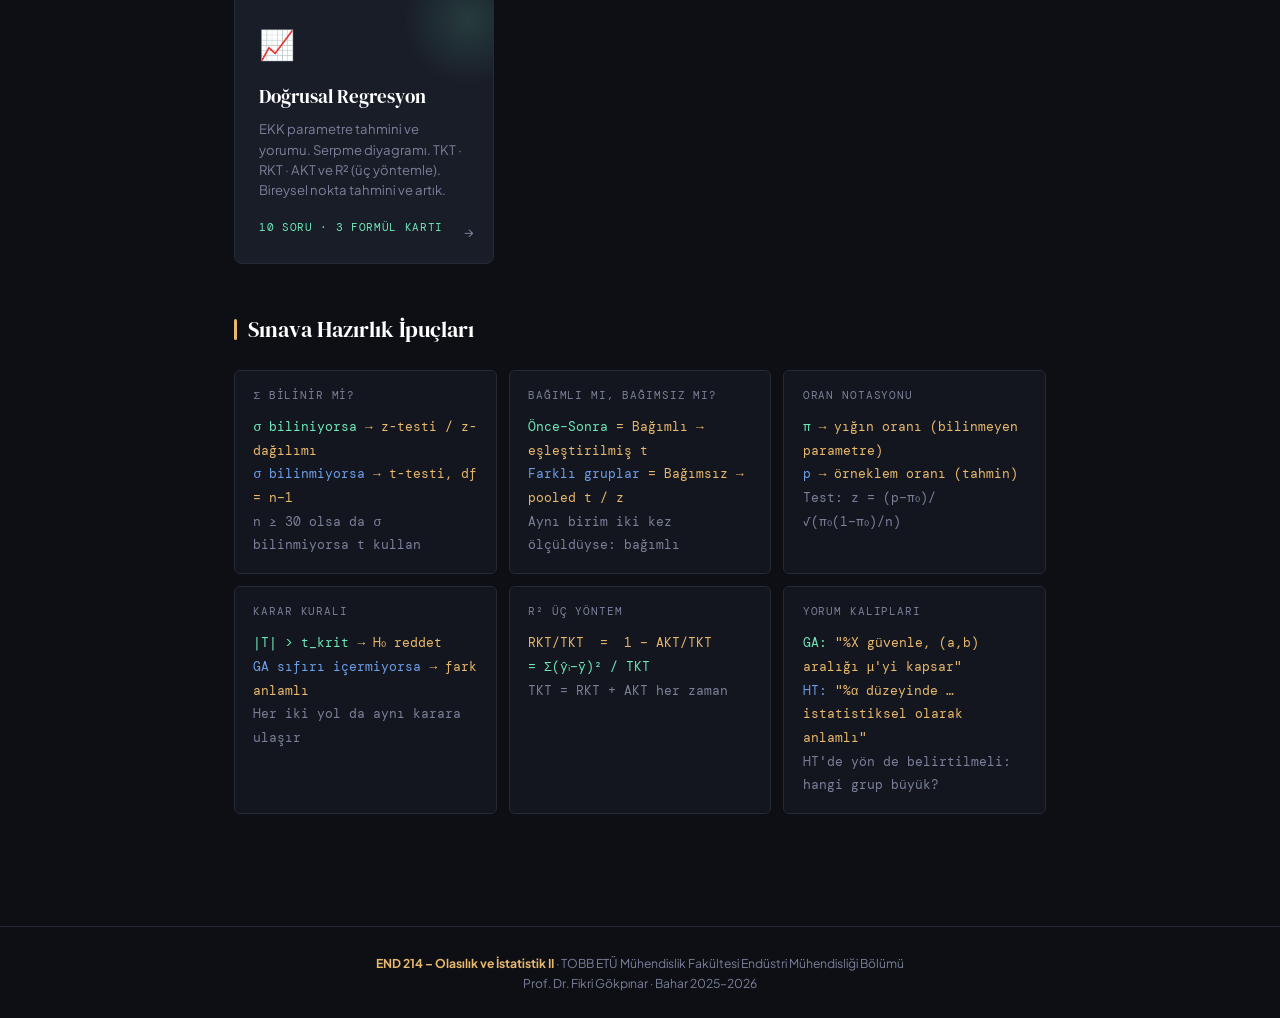
==== commit 8a899680: "Add files via upload" ====
--- a/index.html
+++ b/index.html
@@ -43,9 +43,9 @@
 
   <!-- STATS -->
   <div class="stats-row">
-    <div class="stat-cell"><div class="stat-val amber">103</div><div class="stat-label">Toplam Soru</div></div>
+    <div class="stat-cell"><div class="stat-val amber">100</div><div class="stat-label">Toplam Soru</div></div>
     <div class="stat-cell"><div class="stat-val blue">8</div><div class="stat-label">Konu Başlığı</div></div>
-    <div class="stat-cell"><div class="stat-val teal">19</div><div class="stat-label">Formül Kartı</div></div>
+    <div class="stat-cell"><div class="stat-val teal">27</div><div class="stat-label">Formül Kartı</div></div>
     <div class="stat-cell"><div class="stat-val amber">✓</div><div class="stat-label">Tümü Çözümlü</div></div>
   </div>
 
@@ -76,6 +76,35 @@
       <span class="hc-arrow">→</span>
     </a>
 
+    <a href="dag.html" class="home-card hc-dag">
+      <div class="hc-glow"></div>
+      <div class="hc-icon">📉</div>
+      <div class="hc-title">Merkezsel Dağılım Ölçüleri</div>
+      <div class="hc-desc">Açıklık, çeyrek ayrılış, ortalama ayrılış. Varyans ve standart sapma (basit dizi ve çokluk dağılımı). Değişim katsayısı. Kutu grafiği.</div>
+      <div class="hc-count">11 SORU · 4 FORMÜL KARTI</div>
+      <span class="hc-arrow">→</span>
+    </a>
+
+    <a href="grafik.html" class="home-card hc-grafik">
+      <div class="hc-glow"></div>
+      <div class="hc-icon">📊</div>
+      <div class="hc-title">Grafikler</div>
+      <div class="hc-desc">Histogram (eşit ve dengesiz sınıf aralıkları). Çubuk grafiği ve daire grafiği. Grafik seçimi, yorumu ve dağılım şekli analizi.</div>
+      <div class="hc-count">9 SORU · 3 FORMÜL KARTI</div>
+      <span class="hc-arrow">→</span>
+    </a>
+
+  </div>
+
+  <!-- ARA SINAV SONRASI -->
+  <div class="exam-divider">
+    <div class="exam-divider-line"></div>
+    <span class="exam-divider-label edl-sonrasi">▼ Arasınav Sonrası</span>
+    <div class="exam-divider-line"></div>
+  </div>
+
+  <div class="home-grid">
+
     <a href="tahmin.html" class="home-card hc-tahmin">
       <div class="hc-glow"></div>
       <div class="hc-icon">🎯</div>
@@ -84,17 +113,6 @@
       <div class="hc-count">12 SORU · 4 FORMÜL KARTI</div>
       <span class="hc-arrow">→</span>
     </a>
-
-  </div>
-
-  <!-- ARA SINAV SONRASI -->
-  <div class="exam-divider">
-    <div class="exam-divider-line"></div>
-    <span class="exam-divider-label edl-sonrasi">▼ Arasınav Sonrası</span>
-    <div class="exam-divider-line"></div>
-  </div>
-
-  <div class="home-grid">
 
     <a href="ga.html" class="home-card hc-ga">
       <div class="hc-glow"></div>
--- a/style.css
+++ b/style.css
@@ -549,3 +549,80 @@
 .hc-me .hc-glow { background: radial-gradient(circle, rgba(249,115,22,.15) 0%, transparent 70%); }
 .hc-me .hc-count { color: var(--orange); }
 .page-header h1 em.me { color: var(--orange); }
+
+/* ── TEMEL TANIMLAR — kırmızı/rose tema ── */
+:root { --rose: #f43f5e; }
+.page-header-temel::after { background: radial-gradient(circle, rgba(244,63,94,.14) 0%, transparent 70%); }
+.tag-temel  { color: var(--rose); border: 1px solid rgba(244,63,94,.3); background: rgba(244,63,94,.06); }
+.sh-rose::before { background: var(--rose); }
+.stat-val.rose   { color: var(--rose); }
+.qn-rose  { color: var(--rose); background: rgba(244,63,94,.1); border: 1px solid rgba(244,63,94,.22); }
+.q-card.temel-card:hover { border-color: rgba(244,63,94,.25); }
+.badge-topic-r { background: rgba(244,63,94,.1); color: var(--rose); border: 1px solid rgba(244,63,94,.2); }
+.pl-rose  { color: var(--rose); }
+.sol-btn-r { color: var(--rose); background: rgba(244,63,94,.08); border: 1px solid rgba(244,63,94,.2); }
+.sol-btn-r:hover { background: rgba(244,63,94,.16); }
+.solution-r { border-left-color: var(--rose); }
+.sol-title-r { color: var(--rose); }
+.sn-rose  { background: rgba(244,63,94,.14); color: var(--rose); }
+.th-rose  { background: rgba(244,63,94,.08); color: var(--rose); }
+.hc-temel:hover { border-color: rgba(244,63,94,.4); }
+.hc-temel .hc-glow { background: radial-gradient(circle, rgba(244,63,94,.15) 0%, transparent 70%); }
+.hc-temel .hc-count { color: var(--rose); }
+.page-header h1 em.temel { color: var(--rose); }
+
+/* ── GRAFİKLER — indigo/sky tema ── */
+:root { --indigo: #818cf8; }
+.page-header-grafik::after { background: radial-gradient(circle, rgba(129,140,248,.14) 0%, transparent 70%); }
+.tag-grafik { color: var(--indigo); border: 1px solid rgba(129,140,248,.3); background: rgba(129,140,248,.06); }
+.sh-indigo::before { background: var(--indigo); }
+.stat-val.indigo  { color: var(--indigo); }
+.qn-indigo { color: var(--indigo); background: rgba(129,140,248,.1); border: 1px solid rgba(129,140,248,.22); }
+.q-card.grafik-card:hover { border-color: rgba(129,140,248,.25); }
+.badge-topic-i { background: rgba(129,140,248,.1); color: var(--indigo); border: 1px solid rgba(129,140,248,.2); }
+.pl-indigo { color: var(--indigo); }
+.sol-btn-i { color: var(--indigo); background: rgba(129,140,248,.08); border: 1px solid rgba(129,140,248,.2); }
+.sol-btn-i:hover { background: rgba(129,140,248,.16); }
+.solution-i { border-left-color: var(--indigo); }
+.sol-title-i { color: var(--indigo); }
+.sn-indigo { background: rgba(129,140,248,.14); color: var(--indigo); }
+.th-indigo { background: rgba(129,140,248,.08); color: var(--indigo); }
+.hc-grafik:hover { border-color: rgba(129,140,248,.4); }
+.hc-grafik .hc-glow { background: radial-gradient(circle, rgba(129,140,248,.15) 0%, transparent 70%); }
+.hc-grafik .hc-count { color: var(--indigo); }
+.page-header h1 em.grafik { color: var(--indigo); }
+
+/* ── MERKEZSEL DAĞILIM — emerald/yeşil tema ── */
+:root { --emerald: #34d399; }
+.page-header-dag::after { background: radial-gradient(circle, rgba(52,211,153,.14) 0%, transparent 70%); }
+.tag-dag  { color: var(--emerald); border: 1px solid rgba(52,211,153,.3); background: rgba(52,211,153,.06); }
+.sh-emerald::before { background: var(--emerald); }
+.stat-val.emerald  { color: var(--emerald); }
+.qn-emerald { color: var(--emerald); background: rgba(52,211,153,.1); border: 1px solid rgba(52,211,153,.22); }
+.q-card.dag-card:hover { border-color: rgba(52,211,153,.25); }
+.badge-topic-e { background: rgba(52,211,153,.1); color: var(--emerald); border: 1px solid rgba(52,211,153,.2); }
+.pl-emerald { color: var(--emerald); }
+.sol-btn-e { color: var(--emerald); background: rgba(52,211,153,.08); border: 1px solid rgba(52,211,153,.2); }
+.sol-btn-e:hover { background: rgba(52,211,153,.16); }
+.solution-e { border-left-color: var(--emerald); }
+.sol-title-e { color: var(--emerald); }
+.sn-emerald { background: rgba(52,211,153,.14); color: var(--emerald); }
+.th-emerald { background: rgba(52,211,153,.08); color: var(--emerald); }
+.hc-dag:hover { border-color: rgba(52,211,153,.4); }
+.hc-dag .hc-glow { background: radial-gradient(circle, rgba(52,211,153,.15) 0%, transparent 70%); }
+.hc-dag .hc-count { color: var(--emerald); }
+.page-header h1 em.dag { color: var(--emerald); }
+
+/* index home cards - dag & grafik */
+.hc-dag   { border-color: rgba(52,211,153,.15); }
+.hc-dag:hover { border-color: rgba(52,211,153,.4); }
+.hc-dag .hc-glow { background: radial-gradient(circle, rgba(52,211,153,.15) 0%, transparent 70%); }
+.hc-dag .hc-count { color: var(--emerald); }
+.hc-grafik  { border-color: rgba(129,140,248,.15); }
+.hc-grafik:hover { border-color: rgba(129,140,248,.4); }
+.hc-grafik .hc-glow { background: radial-gradient(circle, rgba(129,140,248,.15) 0%, transparent 70%); }
+.hc-grafik .hc-count { color: var(--indigo); }
+.hc-temel  { border-color: rgba(244,63,94,.15); }
+.hc-temel:hover { border-color: rgba(244,63,94,.4); }
+.hc-temel .hc-glow { background: radial-gradient(circle, rgba(244,63,94,.15) 0%, transparent 70%); }
+.hc-temel .hc-count { color: var(--rose); }
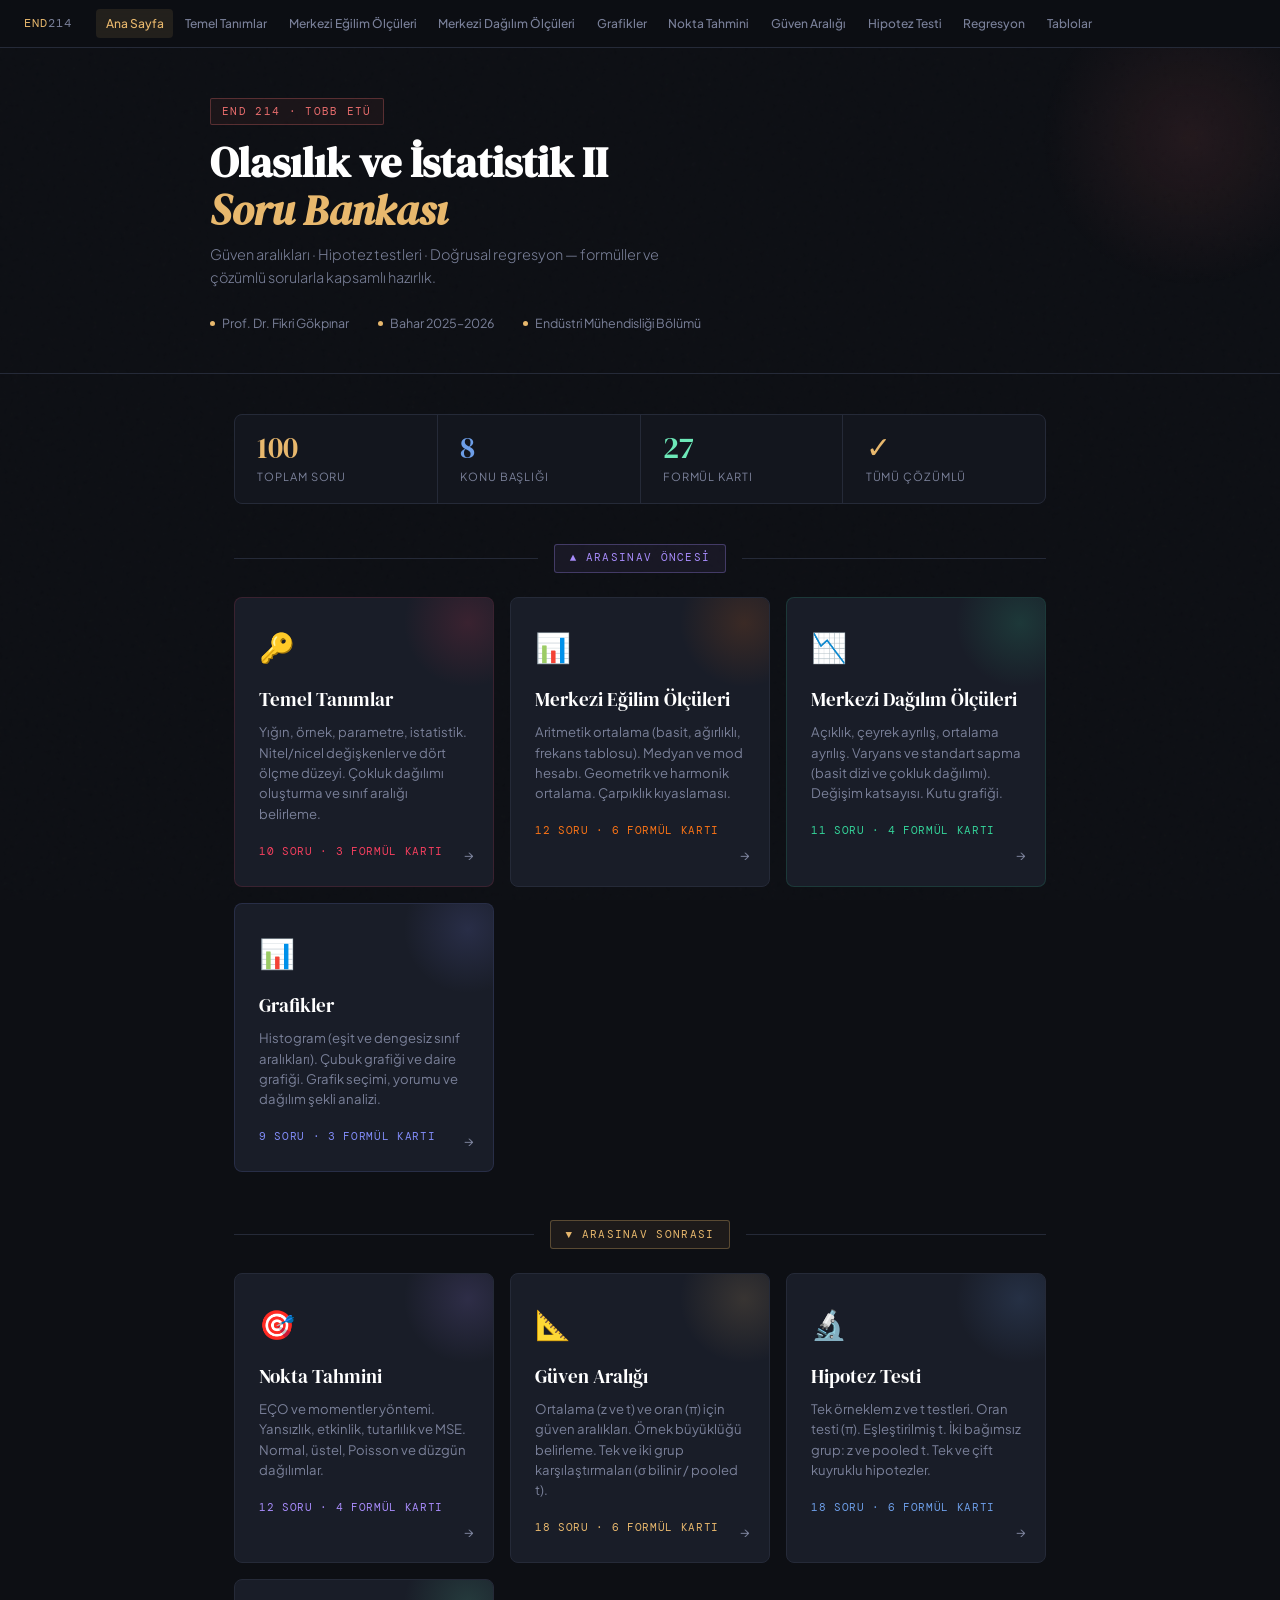
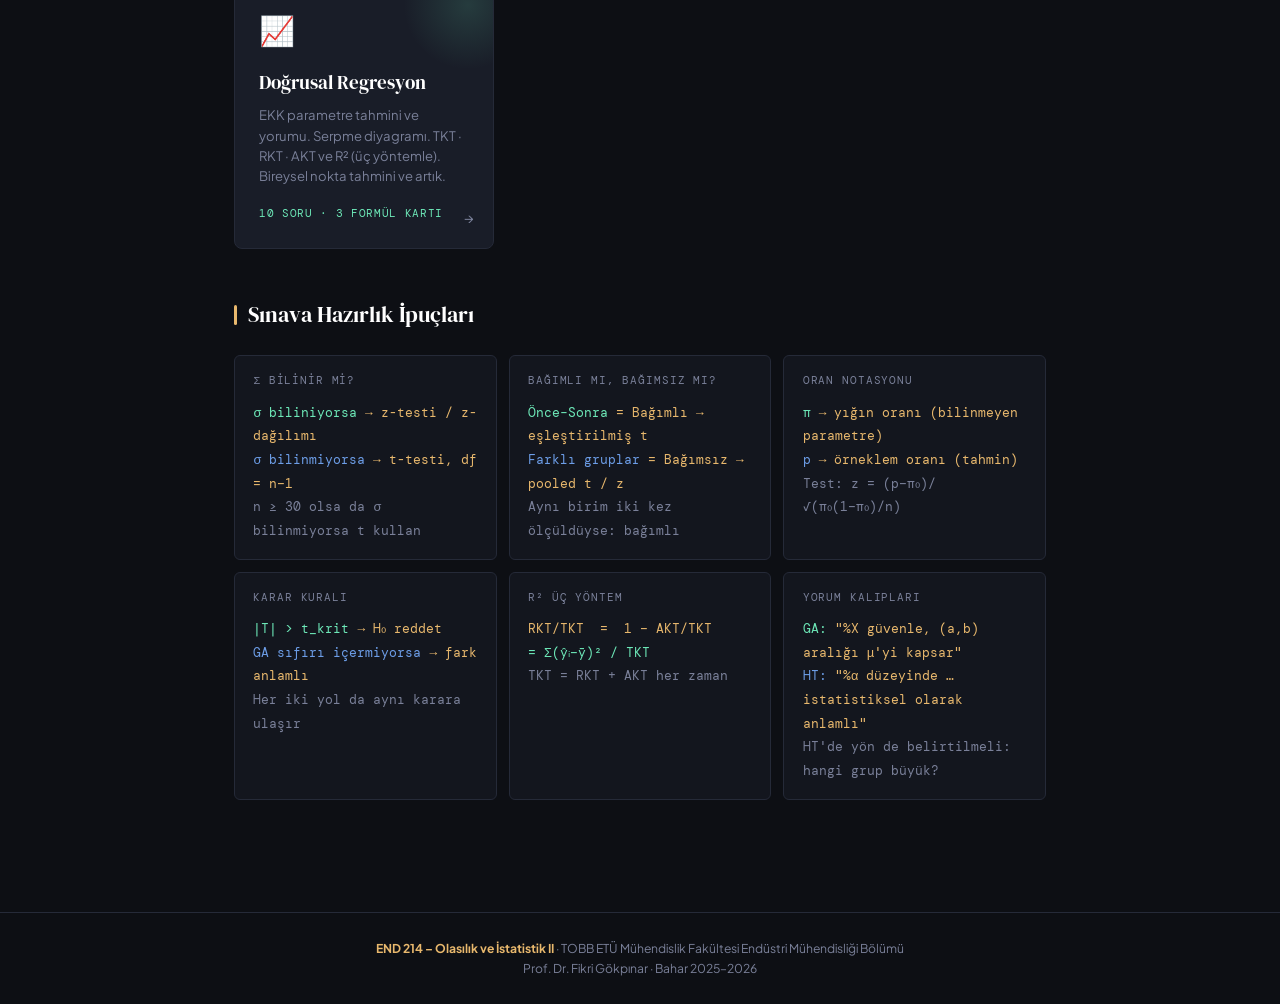
==== commit 598aecbc: "Add files via upload" ====
--- a/index.html
+++ b/index.html
@@ -14,8 +14,8 @@
   <div class="nav-links">
     <a href="index.html" class="active">Ana Sayfa</a>
     <a href="temel.html">Temel Tanımlar</a>
-    <a href="me.html">Merkezi Eğilim</a>
-    <a href="dag.html">Dağılım Ölçüleri</a>
+    <a href="me.html">Merkezi Eğilim Ölçüleri</a>
+    <a href="dag.html">Merkezi Dağılım Ölçüleri</a>
     <a href="grafik.html">Grafikler</a>
     <a href="tahmin.html">Nokta Tahmini</a>
     <a href="ga.html">Güven Aralığı</a>
@@ -79,7 +79,7 @@
     <a href="dag.html" class="home-card hc-dag">
       <div class="hc-glow"></div>
       <div class="hc-icon">📉</div>
-      <div class="hc-title">Merkezsel Dağılım Ölçüleri</div>
+      <div class="hc-title">Merkezi Dağılım Ölçüleri</div>
       <div class="hc-desc">Açıklık, çeyrek ayrılış, ortalama ayrılış. Varyans ve standart sapma (basit dizi ve çokluk dağılımı). Değişim katsayısı. Kutu grafiği.</div>
       <div class="hc-count">11 SORU · 4 FORMÜL KARTI</div>
       <span class="hc-arrow">→</span>
--- a/style.css
+++ b/style.css
@@ -58,13 +58,13 @@
   white-space: nowrap;
 }
 .topnav .brand span { color: var(--muted); }
-.nav-links { display: flex; gap: .25rem; flex-wrap: wrap; }
+.nav-links { display: flex; gap: .15rem; flex-wrap: wrap; }
 .nav-links a {
-  font-size: .8rem;
+  font-size: .75rem;
   font-weight: 500;
   color: var(--muted);
   text-decoration: none;
-  padding: .35rem .85rem;
+  padding: .3rem .6rem;
   border-radius: 4px;
   transition: color .18s, background .18s;
   white-space: nowrap;
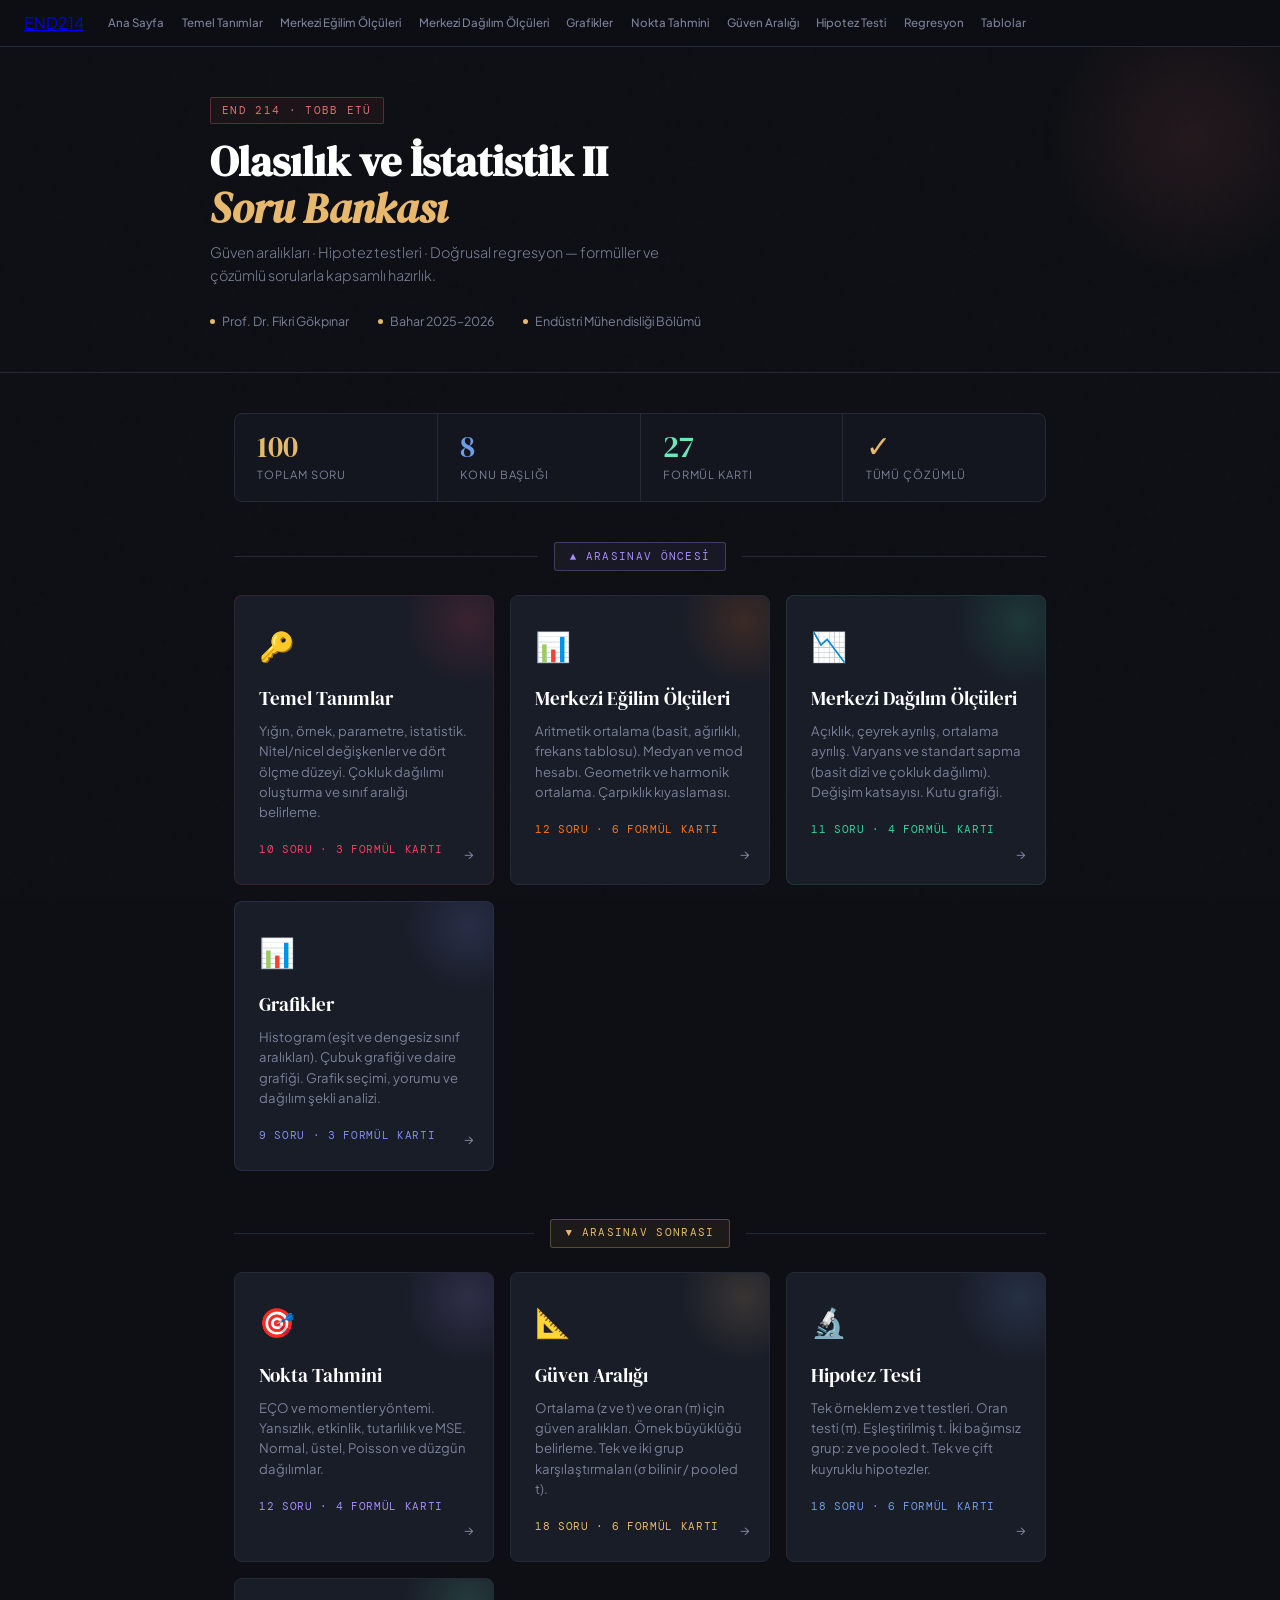
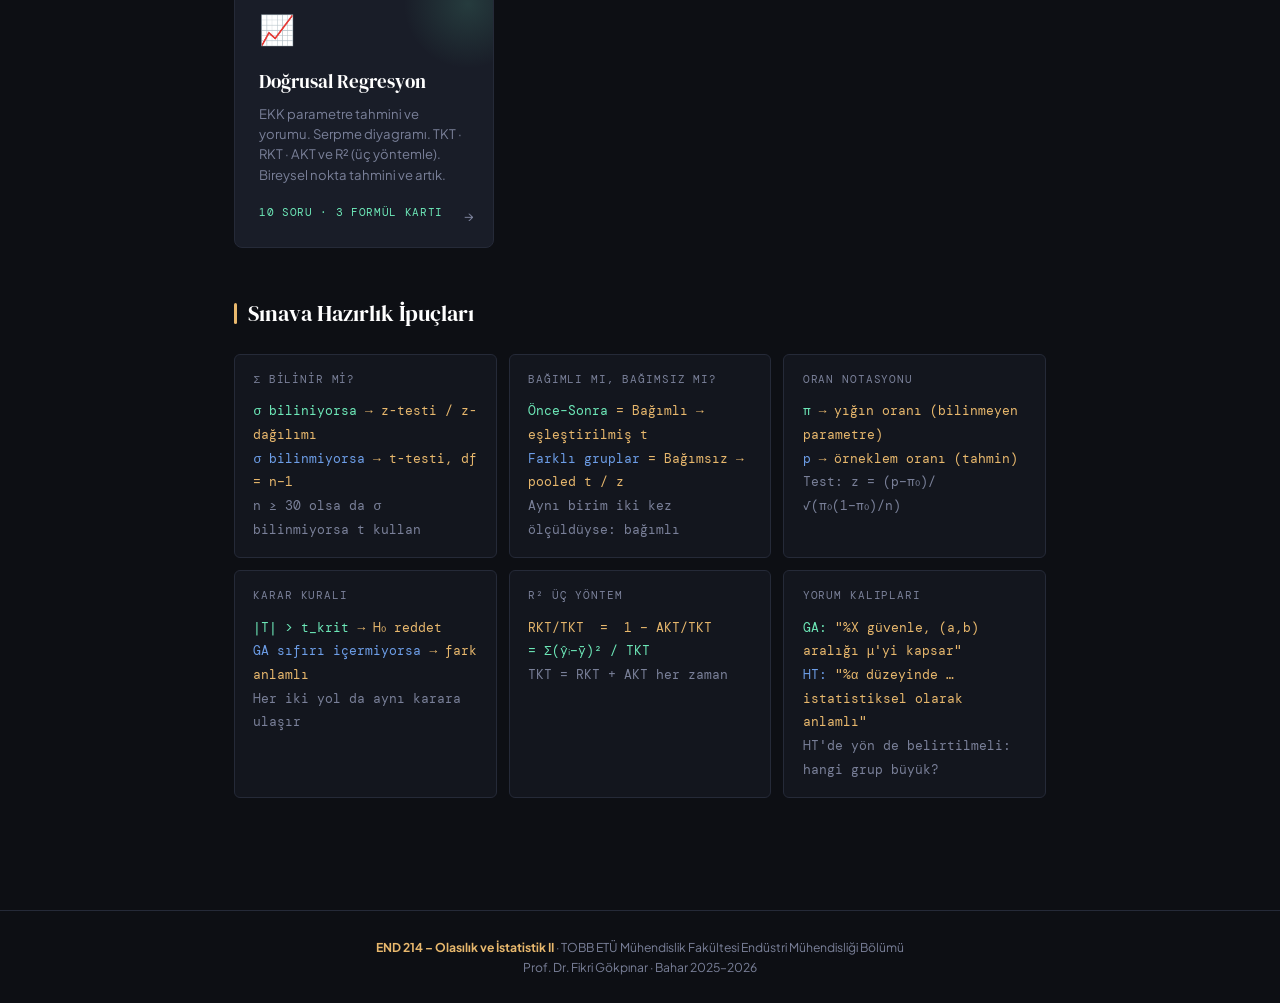
==== commit 8dfbbf8c: "Add files via upload" ====
--- a/index.html
+++ b/index.html
@@ -10,9 +10,9 @@
 
 <!-- NAV -->
 <nav class="topnav">
-  <a href="index.html" class="brand">END<span>214</span></a>
+  <a href="index.html" class="active" class="brand">END<span>214</span></a>
   <div class="nav-links">
-    <a href="index.html" class="active">Ana Sayfa</a>
+    <a href="index.html">Ana Sayfa</a>
     <a href="temel.html">Temel Tanımlar</a>
     <a href="me.html">Merkezi Eğilim Ölçüleri</a>
     <a href="dag.html">Merkezi Dağılım Ölçüleri</a>
--- a/style.css
+++ b/style.css
@@ -46,9 +46,12 @@
   backdrop-filter: blur(12px);
   border-bottom: 1px solid var(--border);
   padding: .55rem 1.5rem;
-  display: flex; align-items: center; gap: 1.5rem;
-  flex-wrap: wrap;
-}
+  display: flex; align-items: center; gap: 1rem;
+  overflow-x: auto;
+  flex-wrap: nowrap;
+  scrollbar-width: none;
+}
+.topnav::-webkit-scrollbar { display: none; }
 .topnav .brand {
   font-family: var(--mono);
   font-size: .78rem;
@@ -58,16 +61,17 @@
   white-space: nowrap;
 }
 .topnav .brand span { color: var(--muted); }
-.nav-links { display: flex; gap: .15rem; flex-wrap: wrap; }
+.nav-links { display: flex; gap: .1rem; flex-wrap: nowrap; overflow-x: auto; }
 .nav-links a {
-  font-size: .75rem;
+  font-size: .72rem;
   font-weight: 500;
   color: var(--muted);
   text-decoration: none;
-  padding: .3rem .6rem;
+  padding: .28rem .5rem;
   border-radius: 4px;
   transition: color .18s, background .18s;
   white-space: nowrap;
+  flex-shrink: 0;
 }
 .nav-links a:hover { color: var(--text); background: rgba(255,255,255,.05); }
 .nav-links a.active {
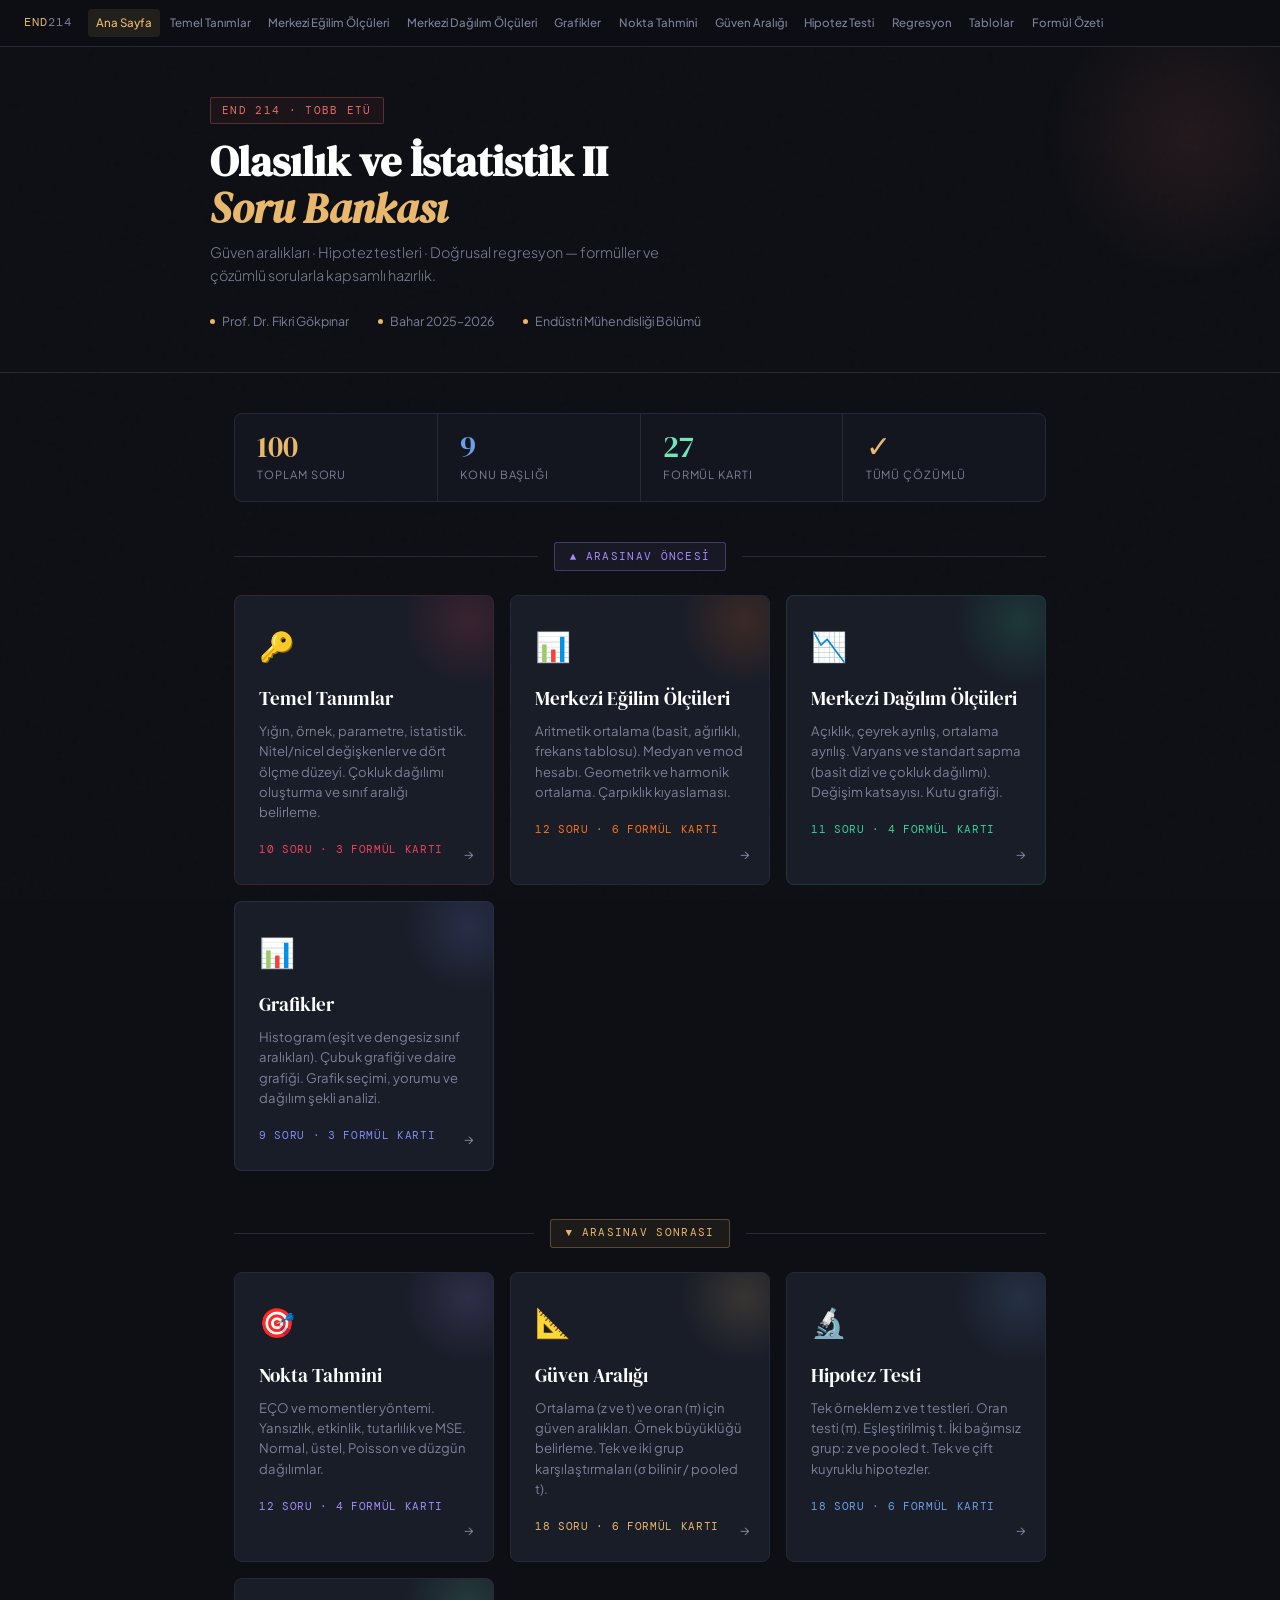
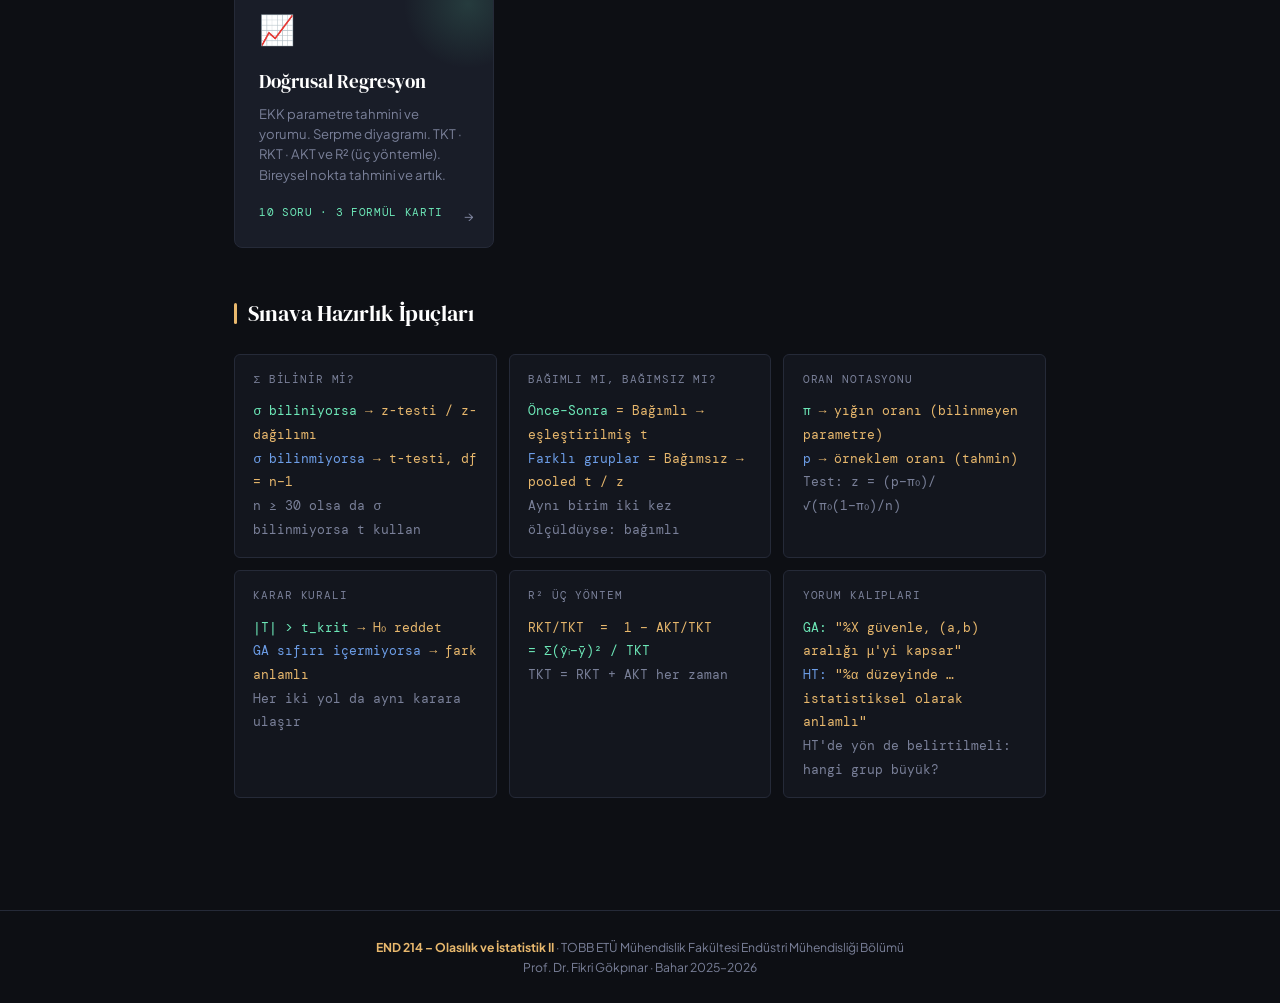
==== commit 8cf38c17: "Add files via upload" ====
--- a/index.html
+++ b/index.html
@@ -10,9 +10,9 @@
 
 <!-- NAV -->
 <nav class="topnav">
-  <a href="index.html" class="active" class="brand">END<span>214</span></a>
+  <a href="index.html" class="brand">END<span>214</span></a>
   <div class="nav-links">
-    <a href="index.html">Ana Sayfa</a>
+    <a href="index.html" class="active">Ana Sayfa</a>
     <a href="temel.html">Temel Tanımlar</a>
     <a href="me.html">Merkezi Eğilim Ölçüleri</a>
     <a href="dag.html">Merkezi Dağılım Ölçüleri</a>
@@ -22,6 +22,7 @@
     <a href="ht.html">Hipotez Testi</a>
     <a href="reg.html">Regresyon</a>
     <a href="tablolar.html">Tablolar</a>
+    <a href="cheatsheet.html">Formül Özeti</a>
   </div>
 </nav>
 
@@ -44,7 +45,7 @@
   <!-- STATS -->
   <div class="stats-row">
     <div class="stat-cell"><div class="stat-val amber">100</div><div class="stat-label">Toplam Soru</div></div>
-    <div class="stat-cell"><div class="stat-val blue">8</div><div class="stat-label">Konu Başlığı</div></div>
+    <div class="stat-cell"><div class="stat-val blue">9</div><div class="stat-label">Konu Başlığı</div></div>
     <div class="stat-cell"><div class="stat-val teal">27</div><div class="stat-label">Formül Kartı</div></div>
     <div class="stat-cell"><div class="stat-val amber">✓</div><div class="stat-label">Tümü Çözümlü</div></div>
   </div>
